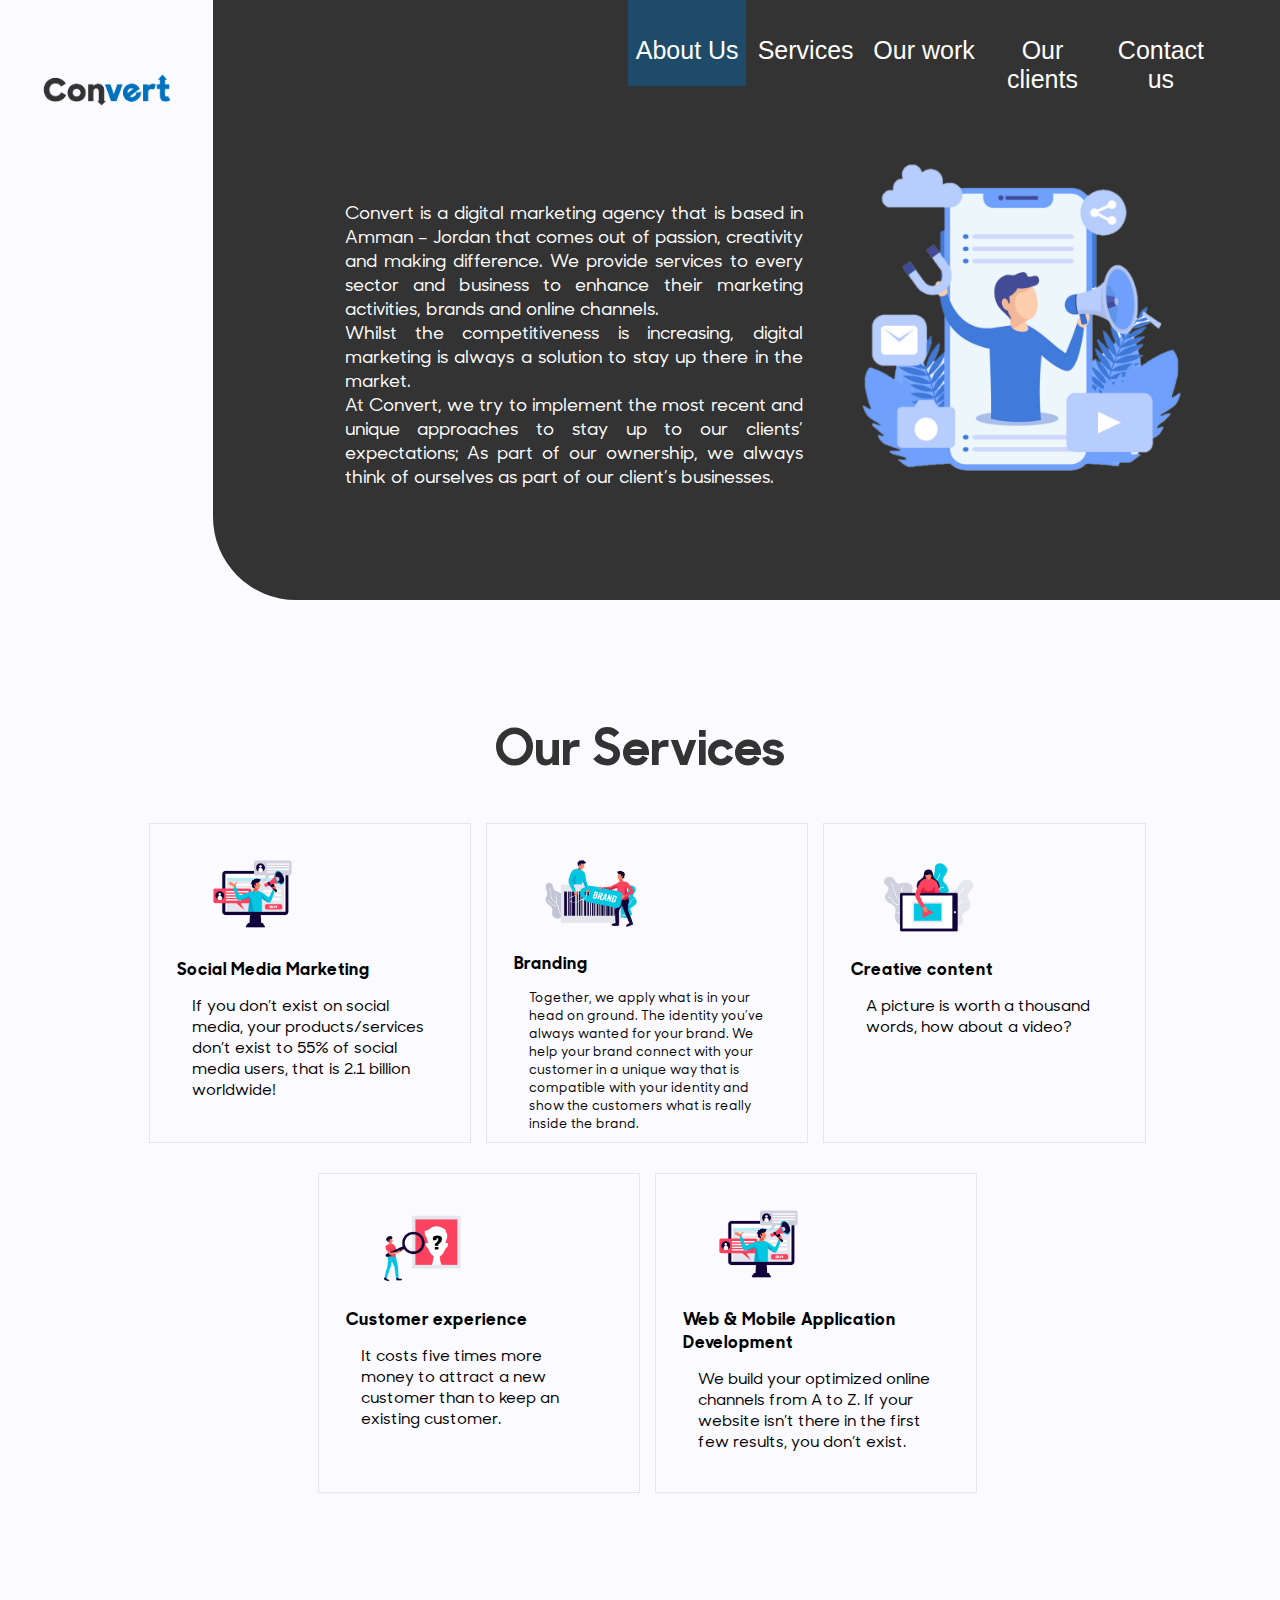
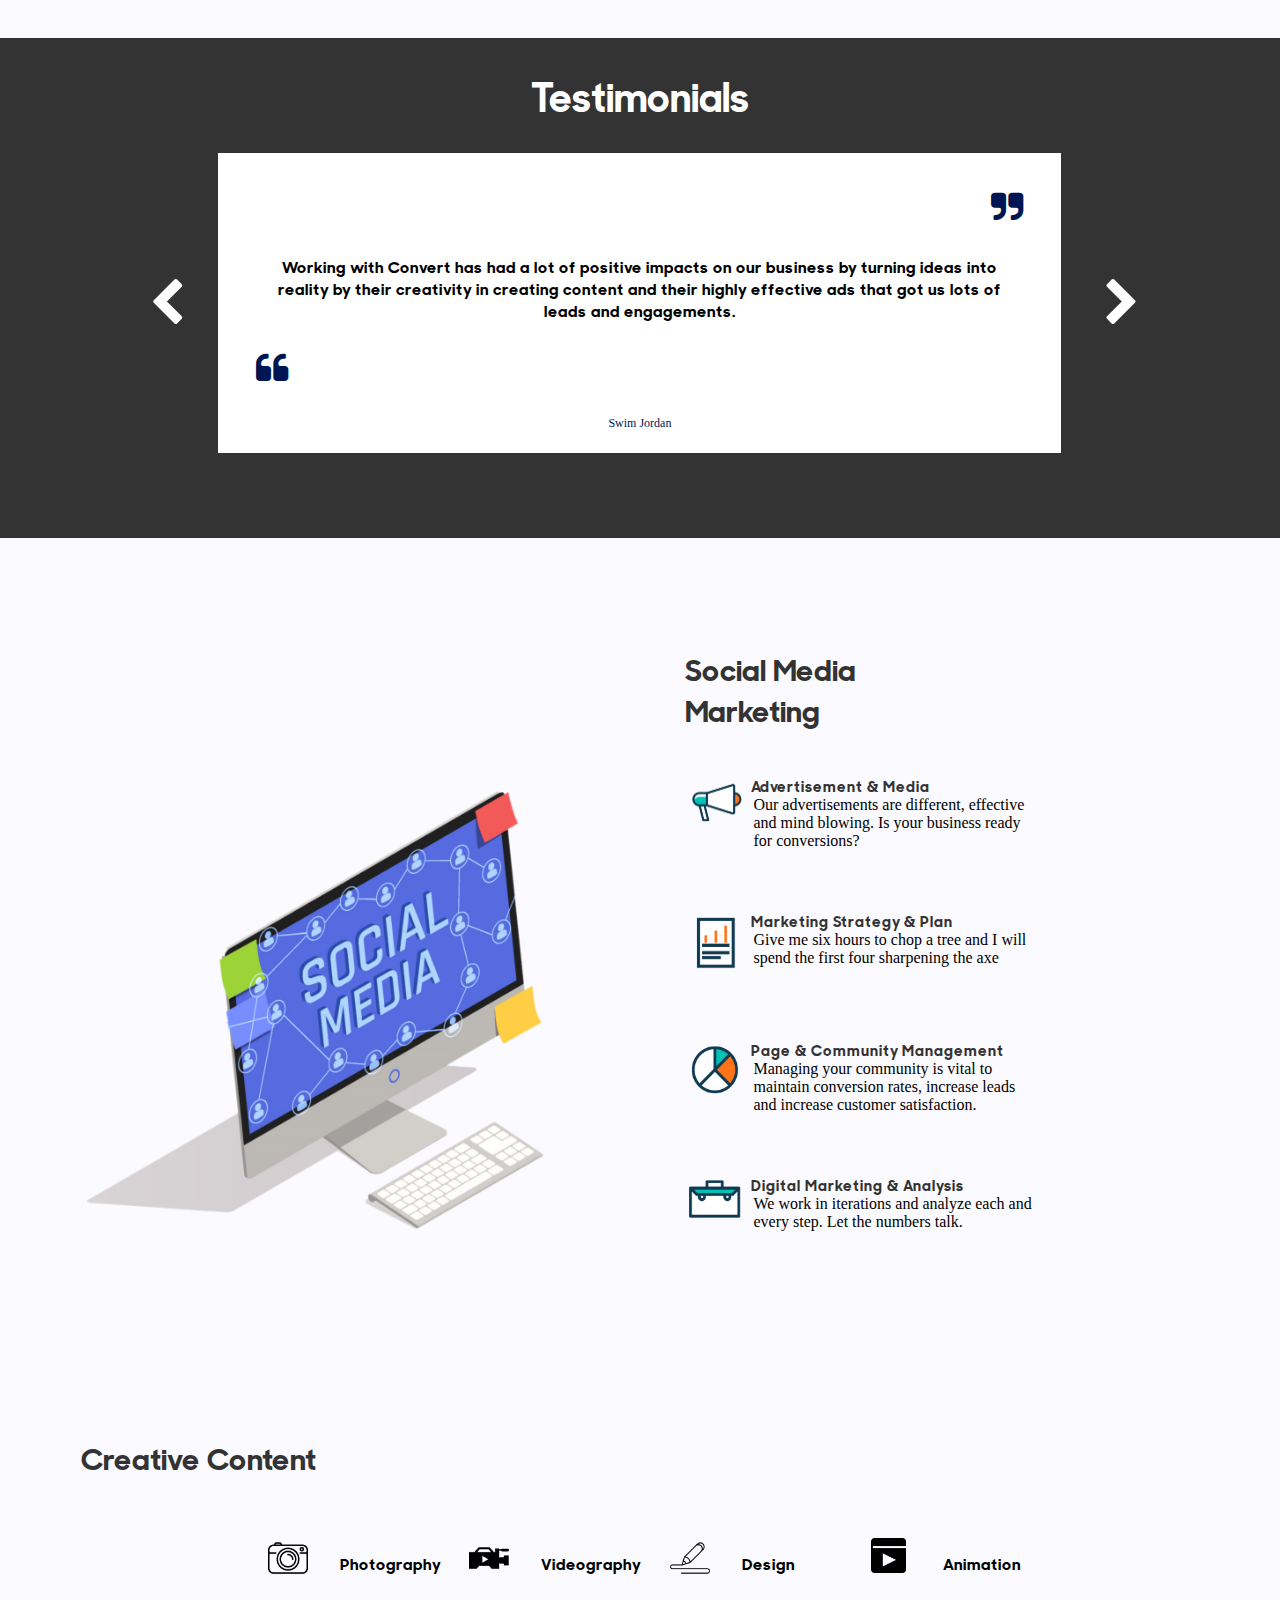
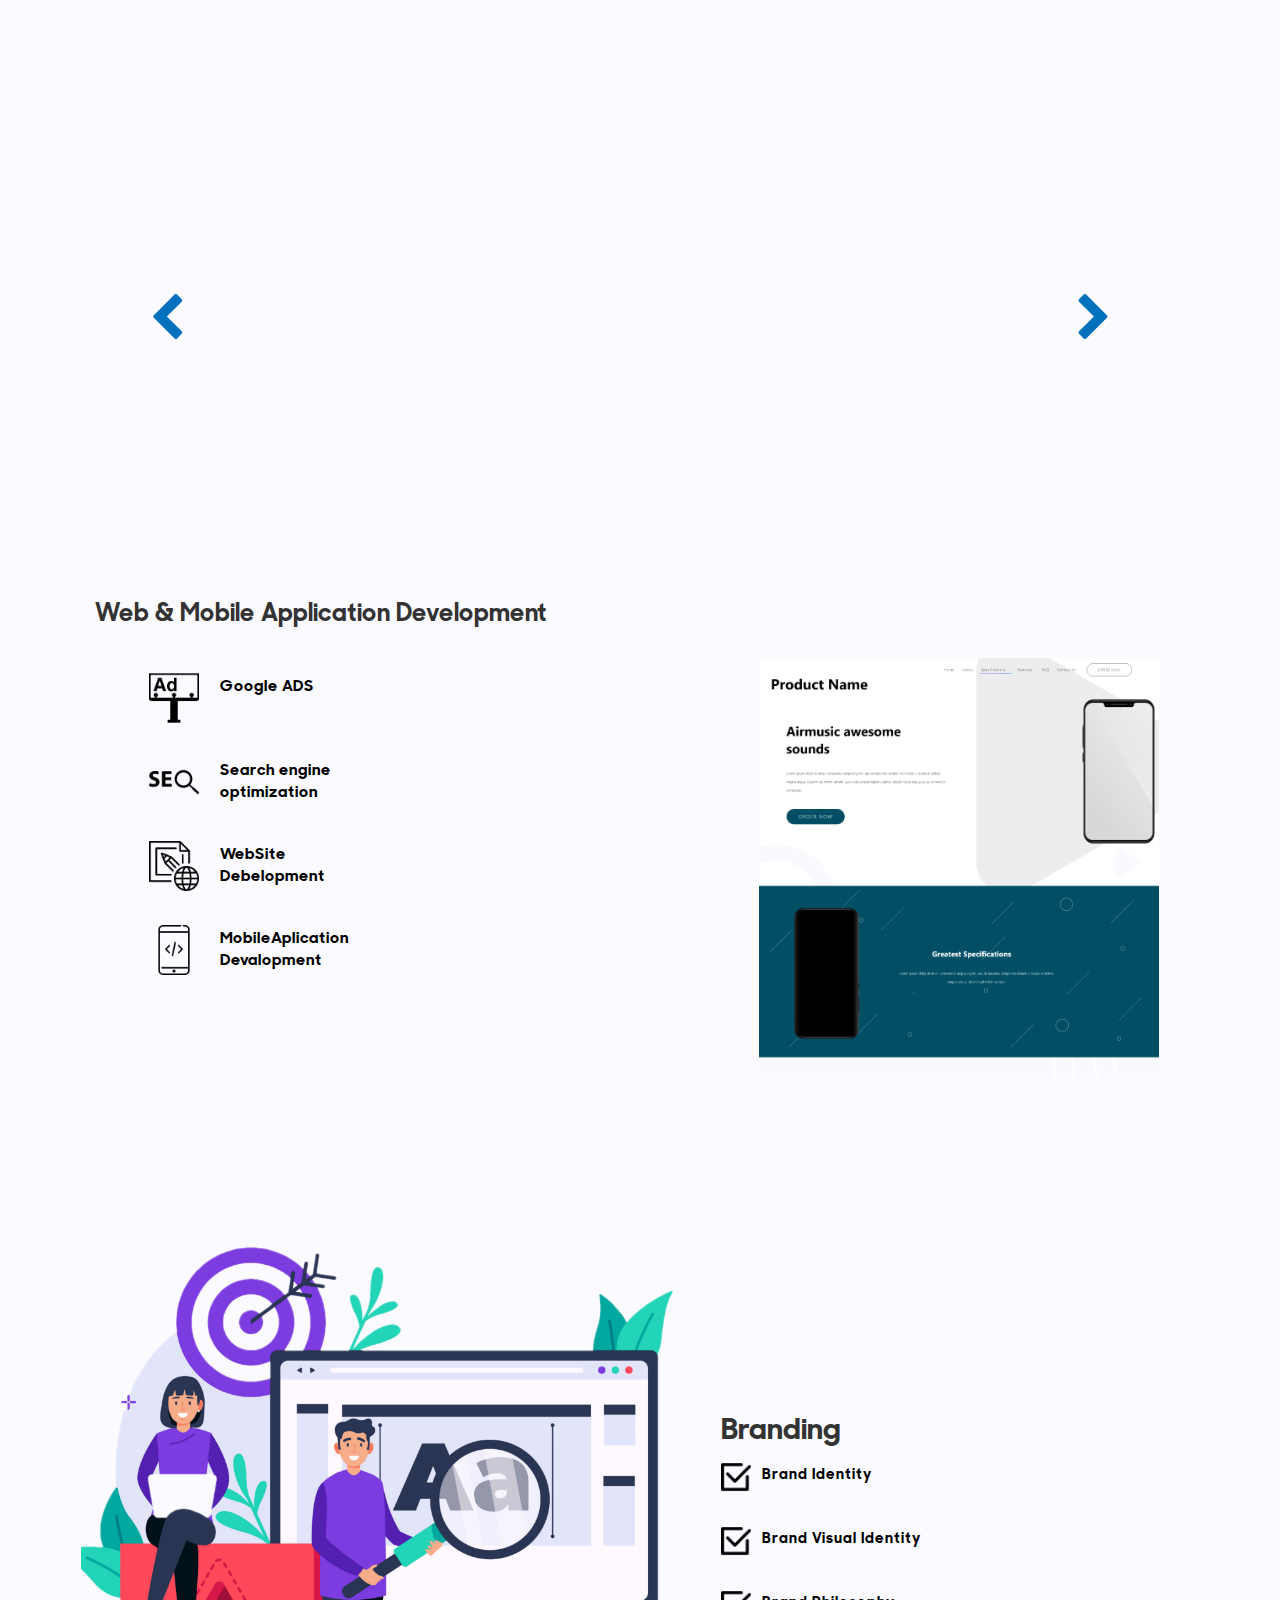
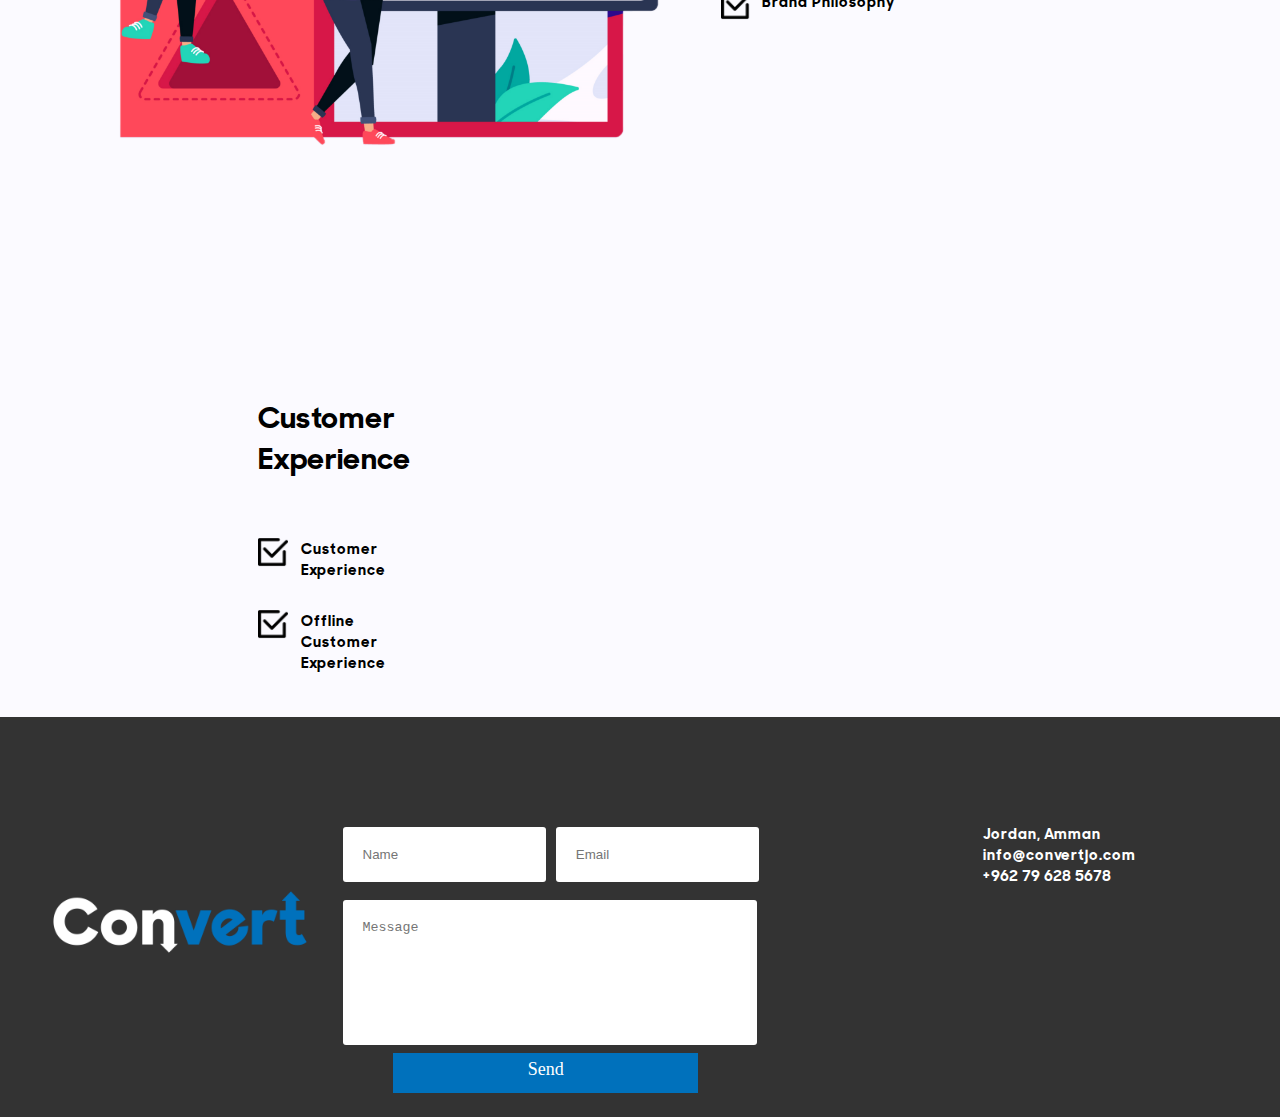
==== index.html @ 88ac232d "Update index.html" ====
<!DOCTYPE html>
<html lang="en">

<head>
    <meta charset="UTF-8">
    <meta name="viewport" content="width=device-width, initial-scale=1.0">
    <link rel="stylesheet" href="Include/Style/grid.css">
    <link rel="stylesheet" href="Include/Style/Design.css">
    <link rel="stylesheet" href="Include/lib/font-awesome-4.7.0/css/font-awesome.min.css">
    <!-- Fonts -->
    <link href="https://allfont.net/allfont.css?fonts=agency-fb" rel="stylesheet" type="text/css" />
    <link href="https://fonts.googleapis.com/css2?family=Rubik:wght@500&display=swap" rel="stylesheet">
    <link href="https://fonts.googleapis.com/css2?family=Rubik:wght@500;700&display=swap" rel="stylesheet">


    <!-- Fonts -->
    <title>Convert</title>

<body style="max-width:100%;">
    <!-- All Body -->
    <div class=" col-lg-12 col-sm-12 zero-padding ">
        <!-- Header -->
        <div class="col-lg-12 col-sm-12 zero-padding ">
            <!-- Logo Place -->
            <div class="col-lg-2 logoImage hidden-md hidden-sm visible-lg">
                <img src="image\conv-b.png " width="150px " alt=" ">
            </div>
            <!-- Logo Place -->
            <!-- other Part  -->
            <div class="col-lg-10  col-md-12 col-sm-12 roundBoarderHeader zero-padding ">
                <!-- Header ListPart -->
                <div class="col-lg-8 col-lg-off-4 col-md-10 col-sm-10 col-sm-off-1 col-md-off-1 zero-padding ">
                    <div class="col-lg-1 "></div>
                    <div class="col-lg-2 col-md-2 col-sm-2 headerList active ">About Us</div>
                    <a href="#Services">
                        <div class="col-lg-2 col-md-2 col-sm-2 headerList ">Services</div>
                    </a>
                    <a href="#Ourwork">
                        <div class="col-lg-2 col-md-2 col-sm-2 headerList ">Our work </div>
                    </a>
                    <a href="#Ourclients">
                        <div class="col-lg-2 col-md-2 col-sm-2 headerList ">Our clients</div>
                    </a>
                    <a href="#ContactUS">
                        <div class="col-lg-2 col-md-2 col-sm-2 headerList ">Contact us</div>
                    </a>
                </div>
                <!-- Header ListPart -->
                <!--Header Image AND Text Part  -->
                <div class="col-lg-12 col-md-12 col-sm-12">
                    <!-- Hearer TextPlace -->
                    <div class="col-lg-6 col-lg-off-1 col-md-6 col-sm-12">
                        <!-- Header Text Place / Big Titel -->
                        <!-- <div class="col-lg-12 HeaderBigTitel ">
                            Invest in the
                            </br>Future of
                            </br> Humanity
                        </div> -->
                        <!-- Header Text Place / Big Titel -->
                        <!-- Header Text Place / Small Disc -->
                        <div class="col-lg-12 HeaderSmallText">
                            Convert is a digital marketing agency that is based in Amman – Jordan that comes out of
                            passion, creativity and making difference. We provide services to every sector and business
                            to enhance their marketing activities, brands and online channels.<br>
                            Whilst the competitiveness is increasing, digital marketing is always a solution to stay up
                            there in the market.</br>
                            At Convert, we try to implement the most recent and unique approaches to stay up to our
                            clients’ expectations; As part of our ownership, we always think of ourselves as part of our
                            client’s businesses.
                        </div>
                        <!-- Header Text Place / Small Disc -->
                        <!-- div Button -->

                        <!-- div Button -->
                    </div>
                    <!-- Header TextPlace -->
                    <!-- Header Image Place -->
                    <div class="col-lg-5 col-md-5 hidden-sm">
                        <img src="image/About.png" width="350px" alt="">
                    </div>
                    <!-- Header Image Place -->
                </div>
                <!--Header Image AND Text Part  -->
            </div>
        </div>
        <!-- Header -->



        <!-- OUR Service -->
        <div class="col-lg-12 OurService" id="Services">
            <!-- Our Services Title -->
            <div class="col-lg-12 col-sm-12 col-md-12 OurServicesTitel">
                Our Services
            </div>
            <!-- Our Services Title -->
            <!-- Services Box DIV -->
            <!-- Line One -->
            <div class="col-lg-10 col-lg-off-1 col-md-12 col-sm-12">
                <div class="col-lg-4 col-md-4" style="padding-right: 0;">
                    <!-- DIV BOX -->
                    <div class="col-lg-12 ServicesBox">
                        <!-- image Place -->
                        <div class="col-lg-12 col-md-11 col-md-off-1 col-sm-off-3 col-sm-9">
                            <img src="image/SocailMediaIcon2.png" width="100px" alt="">
                        </div>
                        <!-- image Place -->
                        <!-- Titel place -->
                        <div class="col-lg-11 col-md-11 col-sm-12 col-lg-off-05 zero-padding ServicesBoxTitel">
                            Social Media Marketing
                        </div>
                        <!-- Titel place -->
                        <!-- Paragraph Place -->
                        <div class="col-lg-11  col-sm-12 col-lg-off-05 ServicesBoxParagraph">
                            If you don’t exist on social media, your products/services don’t exist to 55% of social
                            media users, that is 2.1 billion worldwide!
                        </div>
                        <!-- Paragraph Place -->
                    </div>
                    <!-- DIV BOX -->
                </div>
                <div class="col-lg-4 col-md-4" style="padding-right: 0;">
                    <!-- DIV BOX -->
                    <div class="col-lg-12 ServicesBox">
                        <!-- image Place -->
                        <div class="col-lg-12  col-md-11 col-md-off-1 col-sm-off-3 col-sm-9">
                            <img src="image/BrandIngIcon.png" width="100px" alt="">
                        </div>
                        <!-- image Place -->
                        <!-- Titel place -->
                        <div class="col-lg-11  col-md-11 col-sm-12 col-lg-off-05 zero-padding ServicesBoxTitel">
                            Branding
                        </div>
                        <!-- Titel place -->
                        <!-- Paragraph Place -->
                        <div class="col-lg-11  col-lg-off-05 ServicesBoxParagraph ServicesBoxParagraphlong">
                            Together, we apply what is in your head on ground. The identity you’ve always
                            wanted for your brand. We help your brand connect with your customer in a
                            unique way that is compatible with your identity and show the customers what is really
                            inside the brand.
                        </div>
                        <!-- Paragraph Place -->
                    </div>
                    <!-- DIV BOX -->
                </div>
                <div class="col-lg-4 col-md-4" style="padding-right: 0;">
                    <!-- DIV BOX -->
                    <div class="col-lg-12 ServicesBox">
                        <!-- image Place -->
                        <div class="col-lg-12  col-md-11 col-md-off-1 col-sm-off-3 col-sm-9">
                            <img src="image/Createave Contact.png" width="100px" alt="">
                        </div>
                        <!-- image Place -->
                        <!-- Titel place -->
                        <div class="col-lg-11 col-md-11 col-sm-12 col-lg-off-05 zero-padding  ServicesBoxTitel">
                            Creative content
                        </div>
                        <!-- Titel place -->
                        <!-- Paragraph Place -->
                        <div class="col-lg-11  col-lg-off-05 ServicesBoxParagraph">
                            A picture is worth a thousand words, how about a video?
                        </div>
                        <!-- Paragraph Place -->
                    </div>
                    <!-- DIV BOX -->
                </div>
                <!-- Line One -->
                <!-- Line TWO -->
                <div class="col-lg-4 col-md-4 col-lg-off-2 col-md-off-2" style="padding-right: 0;">
                    <!-- DIV BOX -->
                    <div class="col-lg-12 ServicesBox">
                        <!-- image Place -->
                        <div class="col-lg-12  col-md-11 col-md-off-1 col-sm-off-3 col-sm-9 ">
                            <img src="image/Customer_experience.png" width="100px" alt="">
                        </div>
                        <!-- image Place -->
                        <!-- Titel place -->
                        <div class="col-lg-11 col-lg-off-05 zero-padding ServicesBoxTitel">
                            Customer experience
                        </div>
                        <!-- Titel place -->
                        <!-- Paragraph Place -->
                        <div class="col-lg-11 col-lg-off-05 ServicesBoxParagraph">
                            It costs five times more money to attract a new customer than to keep an existing customer.
                        </div>
                        <!-- Paragraph Place -->
                    </div>
                    <!-- DIV BOX -->
                </div>
                <div class="col-lg-4 col-md-4" style="padding-right: 0;">
                    <!-- DIV BOX -->
                    <div class="col-lg-12 ServicesBox">
                        <!-- image Place -->
                        <div class="col-lg-12  col-md-11 col-md-off-1 col-sm-off-3 col-sm-9">
                            <img src="image/SocailMediaIcon2.png" width="100px" alt="">
                        </div>
                        <!-- image Place -->
                        <!-- Titel place -->
                        <div class="col-lg-11  col-lg-off-05 zero-padding ServicesBoxTitel">
                            Web & Mobile Application Development
                        </div>
                        <!-- Titel place -->
                        <!-- Paragraph Place -->
                        <div class="col-lg-11  col-lg-off-05 ServicesBoxParagraph">
                            We build your optimized online channels from A to Z. If your website isn’t there in the
                            first few results, you don’t exist.
                        </div>
                        <!-- Paragraph Place -->
                    </div>
                    <!-- DIV BOX -->
                </div>
                <!-- Line TWO -->
                <!-- Services Box DIV -->
            </div>
            <!-- OUR Service -->
        </div>

        <!-- Testimonials -->
        <div class="col-lg-12 col-md-12 col-sm-12 Testimonials">
            <!-- Testimonials Header -->
            <div class="col-lg-12 col-md-12 col-sm-12 TestimonialsHeader">
                Testimonials
            </div>
            <!-- Testimonials Header -->

            <!-- Testimonials Slider -->
            <div class="col-lg-10 col-md-12  col-sm-12 div col-lg-off-1">
                <!-- Slider Arrow Left -->
                <div class="col-lg-1 col-md-1  TestimonialsArrow tst" style="cursor:pointer"
                    onclick="TestomonialPrev()">
                    <i class="fa fa-chevron-left fa-2x hidden-sm TestimonialsArrowIcon " style="font-size: 50px;"
                        aria-hidden="true"></i>
                </div>
                <!-- Slider Arrow Left -->
                <!-- SliderTextBox -->
                <div class="col-lg-10 col-md-10 col-sm-12 TestimonialsBox">
                    <!-- rightQoutaion -->
                    <div class="col-lg-12 col-md-12 col-sm-12 hidden-sm Testimonialsquoterigh ">
                        <i class="fa fa-quote-right" style="font-size: 35px;" aria-hidden="true"></i>
                    </div>
                    <!-- rightQoutaion -->
                    <!-- MainText -->
                    <div class="col-lg-12 col-md-12 col-sm-12 TestimoniaMainText" id="TestimoniaMainText">
                        Working with Convert has had a lot of positive impacts on our business
                        by turning ideas into reality by their creativity in creating content
                        and their highly effective ads that got us lots of leads and engagements.
                    </div>
                    <!-- MainText -->
                    <!-- leftQoutaion -->
                    <div class="col-lg-12 col-md-12 col-sm-12 hidden-sm Testimonialsquoteleft hidden-sm">
                        <i class="fa fa-quote-left" style="font-size: 35px;" aria-hidden="true"></i>
                    </div>
                    <!-- leftQoutaion -->
                    <!-- TestimonialsText -->
                    <div class="col-lg-12 col-md-12 col-sm-12  TestimonialsText" id="TestimonialsText"> Swim Jordan
                       </div>
                    <!-- TestimonialsText -->
                </div>
                <!-- SliderTextBox -->
                <!-- Slider Arrow Right -->
                <div class="col-lg-1 col-md-1 col-md-1 TestimonialsArrowRight hidden-sm tst" style="cursor:pointer"
                    onclick="TestomonialNext()">
                    <i class="fa fa-chevron-right fa-2x TestimonialsArrowIcon " style="font-size: 50px;"
                        aria-hidden="true"></i>
                </div>
                <!-- Slider Arrow Right -->
            </div>
            <!-- Testimonials Slider -->
        </div>
        <!-- Testimonials -->


        <!-- SocialMedia Part -->
        <div class="col-lg-12 col-md-12 col-sm-12 SocialMediaSection" id="Ourwork">
            <!-- SocialMedia Image -->
            <div class="col-lg-6 hidden-md hidden-sm visible-lg SocialMediaImage">
                <img src="image/SocialMedia.png" width="590px" alt=" ">
            </div>
            <!-- SocialMedia Image -->
            <!-- SocialMedia Image -->
            <div class="col-md-6 hidden-sm hidden-lg  SocialMediaImage">
                <img src="image/SocialMedia.png" width="350px" alt=" ">
            </div>
            <!-- SocialMedia Image -->



            <!-- SocialMedia TextSection -->
            <div class="col-lg-6 col-md-6 col-sm-12">
                <!-- SocialMedia Titel -->
                <div class="col-lg-12 col-md-12 col-sm-12 ">
                    <div class="col-lg-6 col-sm-12 SocialMediaMainTitel">Social Media Marketing</div>
                </div>
                <!-- SocialMedia Titel -->



                <!-- Socail Media Catugary -->
                <div class="col-lg-12 col-md-12 col-sm-12">
                    <!-- The Image -->
                    <div class="col-lg-1 hidden-md hidden-sm visible-lg">
                        <img src="image/icon_1.png" width='60px' alt="">
                    </div>
                    <!-- The Image -->
                    <!-- The Image -->
                    <div class="col-md-2 hidden-lg">
                        <img src="image/icon_1.png" width='40px' alt="">
                    </div>
                    <!-- The Image -->
                    <!-- TextPart -->
                    <div class="col-lg-10 col-md-9 col-sm-9 socialMediaSupcatugaryTextPart">
                        <!-- Titel -->
                        <div class="col-lg-12 col-md-12 col-sm-12 socialMediaSupcatugaryTitel zero-padding">
                            Advertisement & Media
                        </div>
                        <!-- Titel -->
                        <div class="col-lg-8 col-md-8 col-sm-12 socialMediaSupcatugaryText zero-padding">
                            Our advertisements are different, effective and mind blowing. Is your business ready for
                            conversions?
                        </div>
                    </div>
                    <!-- TextPart -->
                </div>
                <div class="col-lg-12 col-md-12 col-sm-12 ">
                    <!-- The Image -->
                    <div class="col-lg-1  hidden-md hidden-sm visible-lg">
                        <img src="image/icon_2.png" width='60px' alt="">
                    </div>
                    <div class="col-md-2 hidden-lg">
                        <img src="image/icon_2.png" width='40px' alt="">
                    </div>
                    <!-- The Image -->
                    <!-- TextPart -->
                    <div class="col-lg-10  col-md-9  col-sm-9 socialMediaSupcatugaryTextPart">
                        <!-- Titel -->
                        <div class="col-lg-12 col-md-12 socialMediaSupcatugaryTitel zero-padding">
                            Marketing Strategy & Plan
                        </div>
                        <!-- Titel -->
                        <div class="col-lg-8 col-md-8 socialMediaSupcatugaryText zero-padding">
                            Give me six hours to chop a tree and I will spend the first four sharpening the axe </div>
                    </div>
                    <!-- TextPart -->
                </div>

                <div class="col-lg-12 col-md-12 col-sm-12">
                    <!-- The Image -->
                    <div class="col-lg-1  hidden-md hidden-sm visible-lg">
                        <img src="image/icon_3.png" width='60px' alt="">
                    </div>
                    <div class="col-md-2 hidden-lg">
                        <img src="image/icon_3.png" width='40px' alt="">
                    </div>
                    <!-- The Image -->
                    <!-- TextPart -->
                    <div class="col-lg-10 col-md-9  col-sm-9 socialMediaSupcatugaryTextPart">
                        <!-- Titel -->
                        <div class="col-lg-12  col-md-12 col-sm-12 socialMediaSupcatugaryTitel zero-padding">
                            Page & Community Management
                        </div>
                        <!-- Titel -->
                        <div class="col-lg-8 col-md-8 socialMediaSupcatugaryText zero-padding">
                            Managing your community is vital to maintain conversion rates, increase leads and increase
                            customer satisfaction.
                        </div>
                    </div>
                    <!-- TextPart -->

                </div>
                <div class="col-lg-12 col-md-12 col-sm-12">
                    <!-- The Image -->
                    <div class="col-lg-1 hidden-md hidden-sm visible-lg">
                        <img src="image/icon_4.png" width='60px' alt="">
                    </div>
                    <div class="col-md-2  hidden-lg">
                        <img src="image/icon_4.png" width='40px' alt="">
                    </div>
                    <!-- The Image -->
                    <!-- TextPart -->
                    <div class="col-lg-10 col-md-9 col-sm-9 socialMediaSupcatugaryTextPart">
                        <!-- Titel -->
                        <div class="col-lg-12 col-md-12 col-sm-12 socialMediaSupcatugaryTitel zero-padding">
                            Digital Marketing & Analysis
                        </div>
                        <!-- Titel -->
                        <div class="col-lg-8 col-md-8  socialMediaSupcatugaryText zero-padding">
                            We work in iterations and analyze each and every step. Let the numbers talk.
                        </div>
                    </div>
                    <!-- TextPart -->
                </div>
                <!-- Socail Media Catugary -->

            </div>
            <!-- SocialMedia TextSection -->
        </div>
        <!-- SocialMedia Part -->
        <!-- Creative Content -->
        <div class="col-lg-12 col-md-12 col-sm-12" style="margin-top: 100px;">

            <!-- Creative Content Titel -->
            <div class="col-lg-10 col-lg-off-05 col-md-10 col-sm-10  col-md-off-05 creativecontentTitel">
                Creative Content
            </div>
            <!-- Creative Content Titel -->
            <!-- Creative Content LOGO -->
            <div class="col-lg-8 col-lg-off-2 col-md-12 col-sm-12">
                <div class="col-lg-3 col-md-3 col-sm-12">
                    <!-- img -->
                    <div class="col-lg-4 col-md-4 col-sm-3">
                        <img src="image/photo-camera.png" width="40px" alt="">
                    </div>
                    <!-- img -->
                    <!-- Name -->
                    <div class="col-lg-6 col-md-6 col-sm-9 Creative_Content_Text_DIV ">
                        <div class="col-lg-12 col-md-12 col-sm-12 Creative_Content_Text">
                            Photography
                        </div>
                    </div>
                    <!-- Name -->
                </div>

                <div class="col-lg-3 col-md-3 col-sm-12">
                    <!-- img -->
                    <div class="col-lg-4 col-md-4 col-sm-3">
                        <img src="image/video-recorder.png" width="40px" alt="">
                    </div>
                    <!-- img -->
                    <!-- Name -->
                    <div class="col-lg-6 col-md-6 col-sm-9 Creative_Content_Text_DIV ">
                        <div class="col-lg-12 col-md-12 col-sm-12 Creative_Content_Text">
                            Videography
                        </div>
                    </div>
                    <!-- Name -->
                </div>
                <div class="col-lg-3 col-md-3 col-sm-12">
                    <!-- img -->
                    <div class="col-lg-4 col-md-4 col-sm-3">
                        <img src="image/designer.png" width="40px" alt="">
                    </div>
                    <!-- img -->
                    <!-- Name -->
                    <div class="col-lg-6 col-md-6 col-sm-9 Creative_Content_Text_DIV ">
                        <div class="col-lg-12 col-md-12 col-sm-12 Creative_Content_Text">
                            Design
                        </div>
                    </div>
                    <!-- Name -->
                </div>

                <div class="col-lg-3 col-md-3 col-sm-12">
                    <!-- img -->
                    <div class="col-lg-4 col-md-4 col-sm-3">
                        <img src="image/animation.png" width="35px" alt="">
                    </div>
                    <!-- img -->
                    <!-- Name -->
                    <div class="col-lg-6 col-md-6 col-sm-9 Creative_Content_Text_DIV ">
                        <div class="col-lg-12 col-md-12 col-sm-12 Creative_Content_Text">
                            Animation
                        </div>
                    </div>
                    <!-- Name -->
                </div>

            </div>
            <!-- Creative Content LOGO -->
            <!-- Creative Content Slider MD LD-->
            <div class="col-lg-10 col-lg-off-1 col-md-12  hidden-sm" style="margin-top: 120px;">
                <div class="col-lg-1 TestimonialsArrow tst" style="height: 300px;cursor:pointer" onclick="VedioPrev()">
                    <i class="fa fa-chevron-left fa-2x TestimonialsArrowIcon" style="font-size: 50px;color:#0071BC;"
                        aria-hidden="true"></i>
                </div>
                <div class="col-lg-10 col-md-10 col-sm-12 hidden-md visible-lg"
                    style="text-align:center; height: 350px;">
                    <iframe src="https://www.youtube.com/embed/Z8zAQhMgWZY" id="vedioslider" width="800" height="300"
                        frameborder="0" allow="autoplay; fullscreen" allowfullscreen></iframe>
                </div>
                <div class="col-lg-10 col-md-10 col-sm-12 hidden-sm hidden-lg"
                    style="text-align:center; height: 500px;">
                    <iframe src="https://www.youtube.com/embed/Z8zAQhMgWZY" id="vedioslider" width="500" height="300"
                        frameborder="0" allow="autoplay; fullscreen" allowfullscreen></iframe>
                </div>


                <div class="col-lg-1 col-md-1 col-sm-1 TestimonialsArrow tst" style="height: 300px;cursor:pointer"
                    onclick="VedioNext()">
                    <i class="fa fa-chevron-right fa-2x TestimonialsArrowIcon" style="font-size: 50px;color:#0071BC;"
                        aria-hidden="true"></i>
                </div>

            </div>
            <!-- Creative Content Slider -->
            <!-- Creative Content Slider SM-->
            <div class="hidden-md hidden-lg col-sm-12" style="margin-top: 20px;">
                <div class="col-sm-12 hidden-md hidden-lg zero-padding" style="text-align:center; height: 100px;">
                    <iframe src="https://www.youtube.com/embed/Z8zAQhMgWZY" width="300" height="267" frameborder="0"
                        allow="autoplay; fullscreen" allowfullscreen></iframe>
                </div>
            </div>
            <!-- Creative Content Slider SM -->
            <!-- Creative Content -->
        </div>


        <!-- GOOGLE ADS -->
        <div class="col-lg-12 googleAds col-md-12 col-sm-12">
            <!-- Google Feature  -->
            <!-- Titel place -->
            <div class="col-lg-12 col-md-12 col-sm-12 ">
                <div class="col-lg-6 col-lg-off-05
                 col-sm-12 SocialMediaMainTitelm">Web & Mobile Application Development</div>
            </div>
            <!-- Titel place -->
            <div class="col-lg-3 col-lg-off-1 col-md-3 col-md-off-1 col-sm-12 col-md-off-1 ">

                <!-- Single Feature -->
                <div class="col-lg-12 col-md-12 col-sm-12 zero-padding">
                    <!-- image -->
                    <div class="col-lg-3 hidden-md hidden-sm visible-lg"><img src="image/GoogleAds.png" width="50px"
                            alt=""></div>
                    <div class="col-lg-3 col-md-3 col-sm-3 hidden-lg"><img src="image/GoogleAds.png" width="30px"
                            alt=""></div>
                    <!-- image -->
                    <!-- Text -->
                    <div class="col-lg-8 col-md-8 col-sm-8 FeatureText">
                        Google ADS
                    </div>
                    <!-- Text -->
                </div>
                <!-- Single Feature -->
                <!-- Single Feature -->
                <div class="col-lg-12 zero-padding col-md-8 col-sm-12">
                    <!-- image -->
                    <div class="col-lg-3 hidden-md hidden-sm visible-lg"><img src="image/seo-search-symbol.png"
                            width="50px" alt=""></div>
                    <div class="col-lg-3 col-md-3 col-sm-3 hidden-lg"><img src="image/seo-search-symbol.png"
                            width="30px" alt="">
                    </div>
                    <!-- image -->
                    <!-- Text -->
                    <div class="col-lg-8 col-md-8 col-sm-8 FeatureText">
                        Search engine optimization
                    </div>
                    <!-- Text -->
                </div>
                <!-- Single Feature -->
                <div class="col-lg-12 col-md-12 col-sm-12 zero-padding">
                    <!-- image -->
                    <div class="col-lg-3 hidden-md hidden-sm visible-lg"><img src="image/web-graphic.png" width="50px"
                            alt="">
                    </div>
                    <div class="col-md-3 col-sm-3 hidden-lg "><img src="image/web-graphic.png" width="30px" alt="">
                    </div>
                    <!-- image -->
                    <!-- Text -->
                    <div class="col-lg-8 col-md-8 col-sm-8 FeatureText">
                        WebSite Debelopment
                    </div>
                    <!-- Text -->
                </div>
                <!-- Single Feature -->
                <div class="col-lg-12 col-md-12 col-sm-12 zero-padding">
                    <!-- image -->
                    <div class="col-lg-3 hidden-md hidden-sm visible-lg"><img src="image/coding.png" width="50px"
                            alt=""></div>
                    <div class="col-md-3 col-sm-3 hidden-lg"><img src="image/coding.png" width="30px" alt="">
                    </div>
                    <!-- image -->
                    <!-- Text -->
                    <div class="col-lg-8 col-md-8 col-sm-8 FeatureText">
                        MobileAplication Devalopment
                    </div>
                    <!-- Text -->
                </div>
                <!-- Single Feature -->

            </div>
            <!-- Google Feature  -->

            <!-- Slider -->
            <div class="col-lg-5 col-lg-off-3 col-md-off-1 col-md-5 hidden-sm ">
                <img src="image/Landing Page2.png" id="web" alt="" srcset="" width="400">
            </div>
            <!-- Slider  -->
        </div>
        <!-- GOOGLE ADS -->
        <!-- Branding -->
        <div class="col-lg-12 col-md-12 col-sm-12 brandingSection">
            <!-- Branfing picture -->
            <div class="col-lg-6 col-lg-off-05 hidden-md hidden-sm visible-lg">
                <img src="image/Branding.png" width="600px">
            </div>
            <div class="col-md-6 col-md-off-05  hidden-sm  hidden-lg">
                <img src="image/Branding.png" width="300px">
            </div>
            <!-- Branfing picture -->
            <!-- branding Section -->
            <div class="col-lg-4  col-md-4 col-sm-12 BrandingText">
                <!-- Titel -->
                <div class="col-lg-12 col-md-12  col-sm-12 BrandingTitel SocialMediaMainTitel">
                    Branding
                </div>
                <!-- Titel -->
                <!-- Section -->
                <div class="col-lg-12 col-md-12 col-sm-12 zero-padding">
                    <div class="col-lg-1 col-md-1 col-sm-1">
                        <img src="image/select.png" width="30" alt="">
                    </div>
                    <div class="col-lg-9 col-md-9 col-md-off-1 col-lg-off-025 col-sm-9 col-sm-off-1 BrandingTextSec">
                        Brand Identity
                    </div>
                </div>
                <!-- Section -->
                <!-- Section -->
                <div class="col-lg-12 col-md-12 col-sm-12 zero-padding">
                    <div class="col-lg-1 col-md-1 col-sm-1">
                        <img src="image/select.png" width="30" alt="">
                    </div>
                    <div class="col-lg-9 col-lg-off-025 col-md-9 col-md-off-1 col-sm-9 col-sm-off-1  BrandingTextSec">
                        Brand Visual Identity
                    </div>
                </div>
                <!-- Section -->
                <!-- Section -->
                <div class="col-lg-12  col-md-12 col-sm-12 zero-padding">
                    <div class="col-lg-1 col-md-1 col-sm-1">
                        <img src="image/select.png" width="30" alt="">
                    </div>
                    <div
                        class="col-lg-9 col-md-9 col-sm-9 col-sm-9 col-md-off-1 col-sm-off-1 col-lg-off-025 BrandingTextSec">
                        Brand Philosophy
                    </div>
                </div>
                <!-- Section -->

            </div>
            <!-- branding Section -->
        </div>
        <!-- Branding -->


        <!-- Customer Experienc -->
        <div class="col-lg-10 col-lg-off-2 col-md-10 col-md-off-1 col-sm-12 CustomerExperien" id="Ourclients">
            <!-- Text and Section -->
            <div class="col-lg-4 col-md-4">
                <!-- Titel -->
                <div class="col-lg-6 div.col-lg-off-6 col-md-6 col-sm-12 CustomerExperienceTitel">Customer
                    Experience
                </div>
                <!-- Titel -->
                <!-- Section -->
                <div class="col-lg-12 col-md-12 col-sm-12 zero-padding" style="margin-top: 30px;">
                    <div class="col-lg-1 col-md-1 col-sm-1">
                        <img src="image/select.png" width="30" alt="">
                    </div>
                    <div
                        class="col-lg-6 col-lg-off-05 col-md-6 col-md-off-1 col-sm-6 col-sm-off-1 CustomerExperienceSecion">
                        Customer Experience
                    </div>
                </div>
                <!-- Section -->
                <!-- Section -->
                <div class="col-lg-12 col-md-12 col-sm-12 zero-padding">
                    <div class="col-lg-1 col-md-1 col-sm-1">
                        <img src="image/select.png" width="30" alt="">
                    </div>
                    <div
                        class="col-lg-6 col-lg-off-05 col-md-6 col-md-off-1 col-sm-6  col-sm-off-1 CustomerExperienceSecion">
                        Offline Customer Experience
                    </div>
                </div>
                <!-- Section -->

            </div>
            <!-- Text and Section -->
            <!-- Image -->
            <div class="col-lg-7 col-sm-7 hidden-md hidden-sm visible-lg  zero-padding">
                <img src="image/ALL.png" width="600px" class="img51" alt="">
            </div>
            <div class="col-lg-7 col-sm-7  hidden-lg hidden-sm  zero-padding">
                <img src="image/ALL.png" width="400px" class="img51" alt="">
            </div>
            <div class="col-sm-11 col-sm-off-1  hidden-lg hidden-md  zero-padding">
                <img src="image/ALL.png" width="300px" class="img51" alt="">
            </div>
            <!-- Image -->
        </div>
        <!-- Customer Experienc -->

        </br>
        </br>
        </br>
        </br>

        </br>
        </br>
        </br>
        </br>
       
        <!-- Footer -->
        <div class="col-lg-12 col-md-12 col-sm-12 footer" id="ContactUS">
            <!-- Logo LG -->
            <div class="col-lg-3 footerImageContainer  hidden-md hidden-sm">
                <img src="image/conv-w.png" class='footerImage hidden-md  hidden-sm visible-lg' width="300" alt="">
            </div>
            <!-- Logo LG-->
            <!-- Form LG -->
            <div class="col-lg-6 hidden-md hidden-sm visible-lg" style="margin-top: 20px;padding-right: 0;">
                <form action="https://formspree.io/xeqkdkqr" method="POST" class="Form " style="margin-top:50px "
                    target="_blank">
                    <input type="text " name="name " id=" " class="col-lg-4 col-md-6 col-sm-6" placeholder="Name"
                        required>
                    <input type="email " name="_replyto " id=" " class="col-lg-4 col-md-6 col-sm-6" placeholder="Email "
                        style="margin-left:10px;" required>
                    <textarea name=" " id=" " rows="7 " class="col-lg-8 " style="Width:68%; " placeholder="Message"
                        required></textarea>
                    <div class="col-lg-6 col-lg-off-1 col-md-8  col-sm-off-2 col-sm-8 zero-padding" Style="color:white;font-size:18px;font-family:gabriola; height:40px ;
                        background-color: #0071BC;text-align: center;padding-top: 1%;"
                        onClick="javascrip:document.forms[0].submit(); ">Send</div>
                </form>
            </div>
            <!-- Form LG -->
            <!-- Contact LG-->
            <div class="col-lg-2 hidden-md hidden-sm visible-lg">
                <div class="col-lg-12 FotterPlace">
                    Jordan, Amman</br>
                    info@convertjo.com</br>
                    +962 79 628 5678</br>
                </div>
            </div>
            <!-- Contact LG-->
            <!--Form MD  -->
            <div class='col-md-7 col-sm-10 hidden-lg'>
                <form action="https://formspree.io/mvovgove"" method=" POST" class="Form" style="" target="_blank">
                    <input type="text " name="name " id=" " class="col-md-8 col-sm-12" placeholder="Name" required></br>
                    <input type="email " name="_replyto " id=" " class="col-md-8 col-sm-12" placeholder="Email "
                        required>
                    <textarea name=" " id=" " rows="7 " class="col-md-8 col-sm-12" placeholder="Massege "
                        required></textarea>
                    <div class="col-md-8  col-sm-off-2 col-sm-8 zero-padding" Style="color:white;font-size:18px;font-family:gabriola; height:40px ;
                        background-color: #0071BC;text-align: center;padding-top: 3%;"
                        onClick="javascrip:document.forms[0].submit(); ">Send</div>

                </form>
            </div>
            <!--Form MD  -->



            <!-- Contact MD -->
            <div class="col-md-3 col-sm-3 hidden-lg hidden-sm">
                <!-- Logo LG -->
                <div class="col-md-12 footerImageContainermd  hidden-lg ">
                    <img src="image/conv-w.png" class='footerImage hidden-sm visible-lg' width="200" alt="">
                </div>
                <!-- Logo LG-->
                <div class="col-md-12 FotterPlace">
                    Jordan, Amman</br>
                    info@convertjo.com</br>
                    +962 79 628 5678</br>
                </div>
            </div>
            <!-- Contact MD-->
            <!-- Form -->






        </div>
        <!-- Footer -->
    </div>
    <!-- AllBody -->
    <script src="Include/JS/testomonials.js "></script>
    <script src="Include/JS/client.js"></script>
    <script src="Include/JS/video.js"></script>
    <script src="Include/JS/web.js"></script>
</body>

</html>
---- Include/Style/grid.css ----
*{
    padding:0px;
    margin:0px;
    box-sizing:border-box;
    -moz-box-sizing: border-box;
    -webkit-box-sizing:border-box;
    
}
[class*="col-"] {
    float: left;
    padding: 15px;
}
body{
    width:100%;

}

/* small-screan  start*/
@media  (max-width: 767px)  {
    .right-list i {
        margin-bottom: 25px;
        margin-top: 35px;
        padding:5px;
    } 
    .right-list i:first-child{
        margin-bottom: 25px;
        margin-top: 50px;
        padding:5px;
    } 
.visible-lg{display:hidden}
    
    .right-post {height: 100px;}
.ic-c {margin-top: 20px;}
.all_span{font-size: 20px;}
.titel{ font-size: 20px;}
.li_li{font-size: 12px;}
.li_da{font-size: 12px;}
.body{font-size: 15px;}
.lib-cont{margin-top: 50px !important;}
.hidden-sm{display: none;}
.col-sm-1 {width: 8.33%;}
.col-sm-2 {width: 16.66%;}
.col-sm-3 {width: 25%;}
.col-sm-4 {width: 33.33%;}
.col-sm-5 {width: 41.66%;}
.col-sm-6 {width: 50%;}
.col-sm-7 {width: 58.33%;}
.col-sm-8 {width: 66.66%;}
.col-sm-9 {width: 75%;}
.col-sm-10 {width: 83.33%;}
.col-sm-11 {width: 91.66%;}
.col-sm-12 {width: 100%;}
/***************/
.col-sm-off-05 {margin-left: 4.1%;}
.col-sm-off-1 {margin-left: 8.33%;}
.col-sm-off-2 {margin-left: 16.66%;}
.col-sm-off-3 {margin-left: 25%;}
.col-sm-off-4 {margin-left: 33.33%;}
.col-sm-off-5 {margin-left: 41.66%;}
.col-sm-off-6 {margin-left: 50%;}
.col-sm-off-7 {margin-left: 58.33%;}
.col-sm-off-8 {margin-left: 66.66%;}
.col-sm-off-9 {margin-left: 75%;}
.col-sm-off-10 {margin-left: 83.33%;}
.col-sm-off-11 {margin-left: 91.66%;}
.col-sm-off-12 {margin-left: 100%;}
.row{width:100%;}
.container{
    width:70%;
    margin:auto;
}
}

/* small screen end */
/*******************/
/* mediam-screen start */
@media screen and (min-width: 768px) {
    .right-list i {
        margin-bottom: 40px;
        margin-top: 45px;
    } 
.all_span{font-size: 30px;}
.titel{ font-size: 30px;}
.lib-cont{margin-top: 50px !important}    
.right-post {height: 200px;}
.ic-c {margin-top: 60px;}
.hidden-md{display: none;}
.col-md-1 {width: 8.33%;}
.col-md-2 {width: 16.66%;}
.col-md-3 {width: 25%;}
.col-md-4 {width: 33.33%;}
.col-md-5 {width: 41.66%;}
.col-md-6 {width: 50%;}
.col-md-7 {width: 58.33%;}
.col-md-8 {width: 66.66%;}
.col-md-9 {width: 75%;}
.col-md-10 {width: 83.33%;}
.col-md-11 {width: 91.66%;}
.col-md-12 {width: 100%;}
/*****************************/
.col-md-off-1 {margin-left: 8.33%;}
.col-md-off-2 {margin-left: 16.66%;}
.col-md-off-3 {margin-left: 25%;}
.col-md-off-4 {margin-left: 33.33%;}
.col-md-off-5 {margin-left: 41.66%;}
.col-md-off-6 {margin-left: 50%;}
.col-md-off-7 {margin-left: 58.33%;}
.col-md-off-8 {margin-left: 66.66%;}
.col-md-off-9 {margin-left: 75%;}
.col-md-off-10 {margin-left: 83.33%;}
.col-md-off-11 {margin-left: 91.66%;}
.col-md-off-12 {margin-left: 100%;}
.visible-lg{display:hidden}

.row{width:100%;}
.container{
    width:70%;
    margin:auto;
}
}

/* mediam-screeen end */
@media screen and (min-width: 992px)  {
    .titel{ font-size: 30px;}

.right-list i {
        margin-bottom: 40px;
        margin-top: 45px;} 
.right-post {height: 200px;}
.ic-c {margin-top: 60px;}
.all_span{font-size: 30px;}
.visible-lg{display:block}
.hidden-lg{display: none;}
.lib-cont{margin-top: 50px !important}    
.col-lg-1 {width: 8.33%;}
.col-lg-2 {width: 16.66%;}
.col-lg-2-5{width: 20%;}
.col-lg-3 {width: 25%;}
.col-lg-4 {width: 33.33%;}
.col-lg-5 {width: 41.66%;}
.col-lg-6 {width: 50%;}
.col-lg-7 {width: 58.33%;}
.col-lg-8 {width: 66.66%;}
.col-lg-9 {width: 75%;}
.col-lg-10 {width: 83.33%;}
.col-lg-11 {width: 91.66%;}
.col-lg-12 {width: 100%;}
/****************/
.col-lg-off-025 {margin-left: 2.1%;}
.col-lg-off-05 {margin-left: 4.1%;}

.col-lg-off-1 {margin-left: 8.33%;}
.col-lg-off-2 {margin-left: 16.66%;}
.col-lg-off-3 {margin-left: 25%;}
.col-lg-off-4 {margin-left: 33.33%;}
.col-lg-off-5 {margin-left: 41.66%;}
.col-lg-off-6 {margin-left: 50%;}
.col-lg-off-7 {margin-left: 58.33%;}
.col-lg-off-8 {margin-left: 66.66%;}
.col-lg-off-9 {margin-left: 75%;}
.col-lg-off-10 {margin-left: 83.33%;}
.col-lg-off-11 {margin-left: 91.66%;}
.col-lg-off-12 {margin-left: 100%;}    

}
.container{
    width:70%;
    margin:auto;}
.row{
    width:100%;
}

.img{
    width:100%;
    height:auto;
}
.fix{
    clear: both;
}
---- Include/Style/Design.css ----
@font-face {
    font-family: "Sharp"; 
    src: url("../font/SharpSansNo1-Medium.ttf");
    font-style: normal;
    font-weight: 100;}
    @font-face {
        font-family: "Sharp bold"; 
        src: url("../font/SharpSansNo1-Bold.ttf");
        font-style: normal;
        font-weight: 100;}
    html {
        scroll-behavior: smooth;
    }
    
    .zero-padding {
        padding: 0;
    }
    
    * {
        -webkit-user-select: none;
        /* Chrome all / Safari all */
        -moz-user-select: none;
        /* Firefox all */
        -ms-user-select: none;
        /* IE 10+ */
        user-select: none;
    }
    
    body {
        background-color: #FBFAFF;
        padding: 0;
    }
    /* Head */
    .logoImage{
        text-align: center;
    }    
    .roundBoarderHeader {
        background-color: #333333;
        height: 600px;
        border-bottom-left-radius: 83px;
    }

    @media  (max-width: 767px)  {
        .roundBoarderHeader{
            height: 700px;
            border-bottom-left-radius: 0;
        }
             
    }
    /* Mdiam */
    @media screen and (min-width: 768px)   { 
        .roundBoarderHeader{
            height: 650px;
            border-bottom-left-radius: 0;
        }
    }
    /* Large */
    @media screen and (min-width: 992px)  {
        .roundBoarderHeader{
            height: 600px;
            border-bottom-left-radius: 83px;

        }
    } 

    
    .headerList {
        font-family: 'Agency FB', arial;
        color: white;
        font-size: 25px;
        text-align: center;
        padding-top: 5%;
        padding-bottom: 3%;
        padding-left: 1%;
        padding-right: 1%;
    }
    /* small */
    @media  (max-width: 767px)  {
        .headerList{
            font-size: 10px;
        }
             
    }

    
    .active {
        background-color: rgba(0, 113, 188, 40%);
    }
    
    .headerList:hover {
        background-color: rgba(0, 113, 188, 40%);
        cursor: pointer;
    }
    
    .HeaderBigTitel {
        color: white;
        font-size: 50px;
        font-family: 'Rubik', sans-serif;

    }
    
    .HeaderSmallText {
        margin-top: 40px;
        color: white;
        font-size: 18px;
        font-family: "Sharp";
        font-weight: 100;
        text-align: justify;
    }
    /* Head */

    /* Our Service */
    .OurService {
        margin-top: 80px;
        }
    
    .OurServicesTitel {
        color: #333333;
        font-size: 50px;
        text-align: center;
        font-family: "Sharp bold";
        font-weight: 100;
    }
    
    .ServicesBox {
        height: 150px;
        background-color: #FBFAFF;
        border: #E5E5ED 0.02px solid;
    }

    /* small */
    @media  (max-width: 767px)  {
        .ServicesBox{
            height: 350px;
        }
             
    }

    /* Mdiam */
    @media screen and (min-width: 768px) { 
        .ServicesBox{
            height: 350px;
        }
    }
    /* Large */
    @media screen and (min-width: 992px)  {
        .ServicesBox{
            height: 320px;
        }
    } 
    
    .ServicesBox:hover {
        background-color: white;
    }
    
    .ServicesBoxTitel {
        /* font-family: 'Rubik', sans-serif; */
        font-family: "Sharp bold";
        font-weight: 100;
        font-size: 17px;

    }
    
    .ServicesBoxParagraph {
        font-family: "Sharp";
        font-weight: 100;

    }
        /* small */
        @media  (max-width: 767px)  {
            .ServicesBoxParagraphlong{
                font-size: 17px;            }
                 
        }
    
        /* Mdiam */
        @media screen and (min-width: 768px) { 
            .ServicesBoxParagraphlong{
                font-size: 13px;            }
        }
    
    /* Our Service */
    /* Testimonials */
    
    .Testimonials {
        margin-top: 100px;
        background-color: #333333;
        height: 500px;
    }
    
    .TestimonialsHeader {
        /* font-family: 'Rubik', sans-serif; */
        font-family: "Sharp bold";
        font-weight: 100;
        text-align: center;
        color: white;
        font-size: 40px;
    }
    
    .TestimonialsArrow {
        display: inline-block;
        color: white;
        text-align: left;
        position: relative;
        height: 300px;
    }
    
    .TestimonialsArrowRight {
        display: inline-block;
        color: white;
        text-align: center;
        position: relative;
        height: 300px;
    }
    
    .TestimonialsArrowIcon {
        margin: 0;
        position: absolute;
        top: 50%;
        -ms-transform: translateY(-50%);
        transform: translateY(-50%);
        font-size: 50px  !important;
    }

     /* small */
     @media  (max-width: 767px)  {
        .tst{
            display: none;
        }           
    }

    .TestimonialsBox {
        background-color: white;
        height: 300px;
        padding: 2.2%;
    }
    
    .Testimonialsquoterigh {
        text-align: right;
        color: #001653;
    }
    
    .Testimonialsquoteleft {
        text-align: left;
        color: #001653;
    }
    
    .TestimoniaMainText {
        /* font-family: 'Rubik', sans-serif; */
        font-family: "Sharp bold";
        font-weight: 100;
        height: 65x;
        text-align: center;
    }
    
    .TestimonialsText {
        text-align: center;
        color: #001653;
        font-size: 12px;
    }
 


    
    /* Testimonials */
    /* SocialMedia */
    
    .SocialMediaSection {
        margin-top: 50px;
    }
    
    .SocialMediaImage {
        margin-top: 100px;
    }
    
    .SocialMediaMainTitel {
        /* font-family: 'Rubik', sans-serif; */
        font-family: "Sharp bold";
        font-weight: 100;
        color: #333333;
        font-size: 30px;
        padding-bottom: 0px;
    }

        /* small */
        @media  (max-width: 767px)  {
            .SocialMediaMainTitel{
                font-size: 20px;
            }           
        }

        .SocialMediaMainTitelm {
            /* font-family: 'Rubik', sans-serif; */
            font-family: "Sharp bold";
            font-weight: 100;
            color: #333333;
            font-size: 25px;
            padding-bottom: 0px;
        }
    
            /* small */
            @media  (max-width: 767px)  {
                .SocialMediaMainTitelm{
                    font-size: 20px;
                }           
            }
    .socialMediaSupcatugaryTextPart {
        padding-left: 6%;
    }
    
    .socialMediaSupcatugaryTitel {
        /* font-family: 'Rubik', sans-serif; */
        font-family: "Sharp bold";
        font-weight: 100;
        color: #333333;
        font-size: 15px;
    }
    
    .socialMediaSupcatugaryText {
        padding-left: 0.6%;
    }
    /* SocialMedia */

    /* Creative Content */
    .creativecontentTitel {
        /* font-family: 'Rubik', sans-serif; */
        font-family: "Sharp bold";
        font-weight: 100;
        color: #333333;
        font-size: 30px;  
    }
    .Creative_Content_Text_DIV{
        height: 80px;
        position: relative;;
    }
    .Creative_Content_Text{
        /* font-family: 'Rubik', sans-serif; */
        font-family: "Sharp bold";
        font-weight: 100;
        margin: 0;
        position: absolute;
        top: 50%;
        -ms-transform: translateY(-50%);
        transform: translateY(-50%);
    }


    /* Creative Content */
    /* Ads */
    .FeatureText{
        /* font-family: 'Rubik', sans-serif; */
        font-family: "Sharp bold";
        font-weight: 100;
    }
    /* ADS */

    /* brandingSection */
    .brandingSection{
        margin-top: 50px;
    }

    .BrandingText{
        margin-top:200px;
    }
    /* Small */
    @media  (max-width: 767px)  {
        .BrandingText{
            margin-top:50px;
        }   
             
    }
    /* Mdiam */
    @media screen and (min-width: 768px) { 
   
        .BrandingText{
            margin-top:50px;
        }
    }
    /* Large */
    @media screen and (min-width: 992px)  {
 
        .BrandingText{
            margin-top:200px;
        }
    } 
    
    .BrandingTitel{
        font-family: "Sharp bold";
        font-weight: 100;
        /* font-family: 'Rubik', sans-serif; */
        font-size: 30px;
    }
    .BrandingTextSec{
        font-family: "Sharp bold";
        font-weight: 100;
        /* font-family: 'Rubik', sans-serif; */
        font-size: 15px;
    }

    /* brandingSection */
    
    /* CustomerExperien */
    .CustomerExperien{
        margin-top: 150px;
    }
    .CustomerExperienceTitel{
        font-family: "Sharp bold";
        font-weight: 100;
        /* font-family: 'Rubik', sans-serif; */
        font-size: 30px;
    }
    .CustomerExperienceSecion{
        font-family: "Sharp bold";
        font-weight: 100;
        /* font-family: 'Rubik', sans-serif; */
        font-size: 15px;
    }
    /* CustomerExperien */


    /* ClientWhoLoveus */
    .ClientWhoLoveus{
        margin-top: 150px;

    }
    .ClientWhoLoveusTitel{
        text-align: center;
        font-family: "Sharp bold";
        font-weight: 100;
        /* font-family: 'Rubik', sans-serif; */
        font-size: 30px;
    }
    .helper {
        width: 530px;
        height: 530px;
        background-color: silver;
        text-align: center;
        
    }

    .logoSlider {
        /* vertical-align: middle;
        position:absolute; */
        top:50%;
        left:50%;
        margin-top:-25px;
        margin-left:-25px;
        
    }
    .logoSlider:after {
        display: inline-block;
        vertical-align: middle;
        content: "";
        height: inherit;
    }
    .image-container{
        background-image: url("../../image/logos5.png") center;
        height: 200px;
        width: 200px;
    }

    /* ClientWhoLoveus */
    
    /* Footer */
    .footer{
        background-color: #333333;
        height: 400px;
    }
    .footerImageContainer{
        display: inline-block;
        color: white;
        position: relative;
        height: 380px;
    }


    .footerImageContainermd{
        display: inline-block;
        color: white;
        position: relative;
        height: 200px;
    }
    .footerImage{
        margin: 0;
        position: absolute;
        top: 50%;
        -ms-transform: translateY(-50%);
        transform: translateY(-50%);
    }
    .Form input {
        margin-bottom: 8px;
        padding-left: 10px;
        border-radius: 3px;
        padding: 20px;
        border: none;
        margin-top: 10px;
    }
    
    .Form textarea {
        margin-bottom: 8px;
        padding-left: 10px;
        border-radius: 3px;
        border: none;
        margin-top: 10px;
        padding: 20px;
        resize: none;
    }
    .FotterPlace{
        color: white;
        font-family: "Sharp bold";
        font-weight: 100;
        /* font-family: 'Rubik', sans-serif; */
        font-size: 15px;
        margin-top: 60px;
    }
    .StayConnect{
        color: white;
        font-family: "Sharp bold";
        font-weight: 100;
        /* font-family: 'Rubik', sans-serif; */
        font-size: 20px;
    }
    /* Footer */
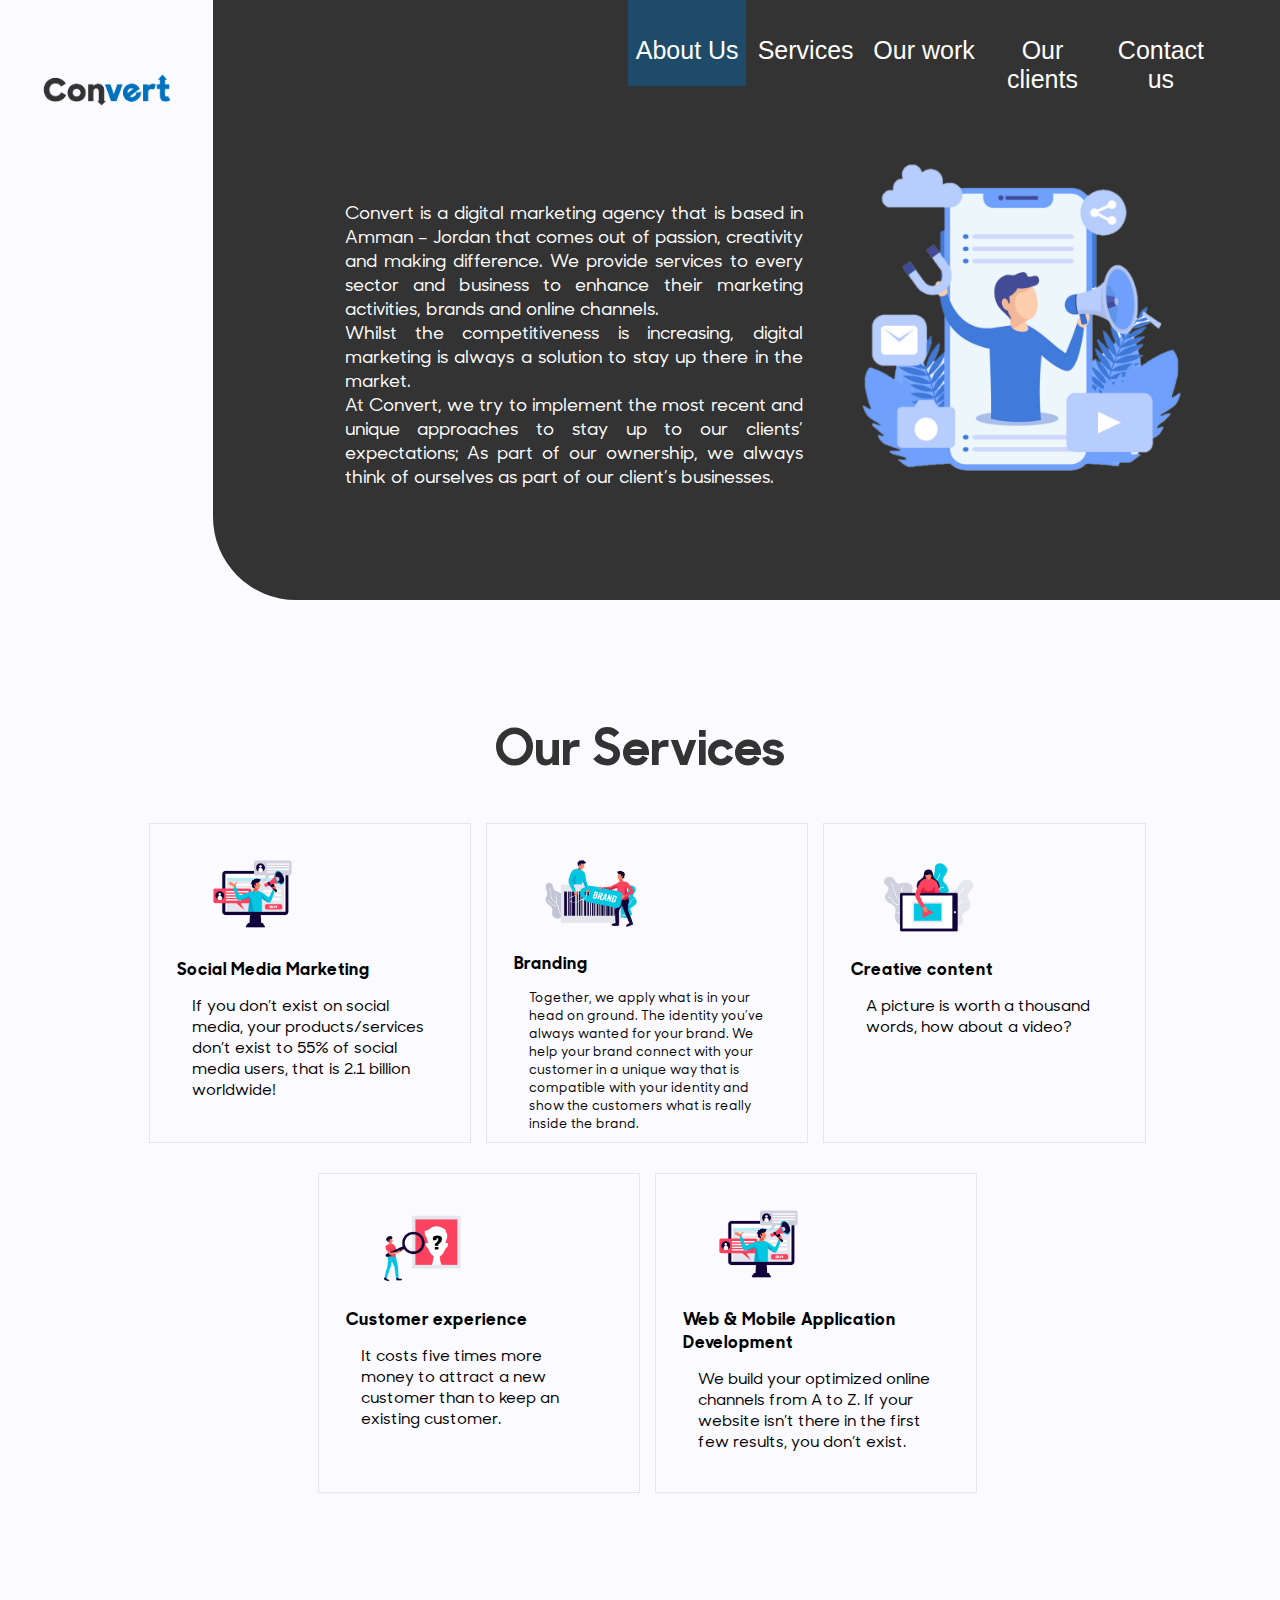
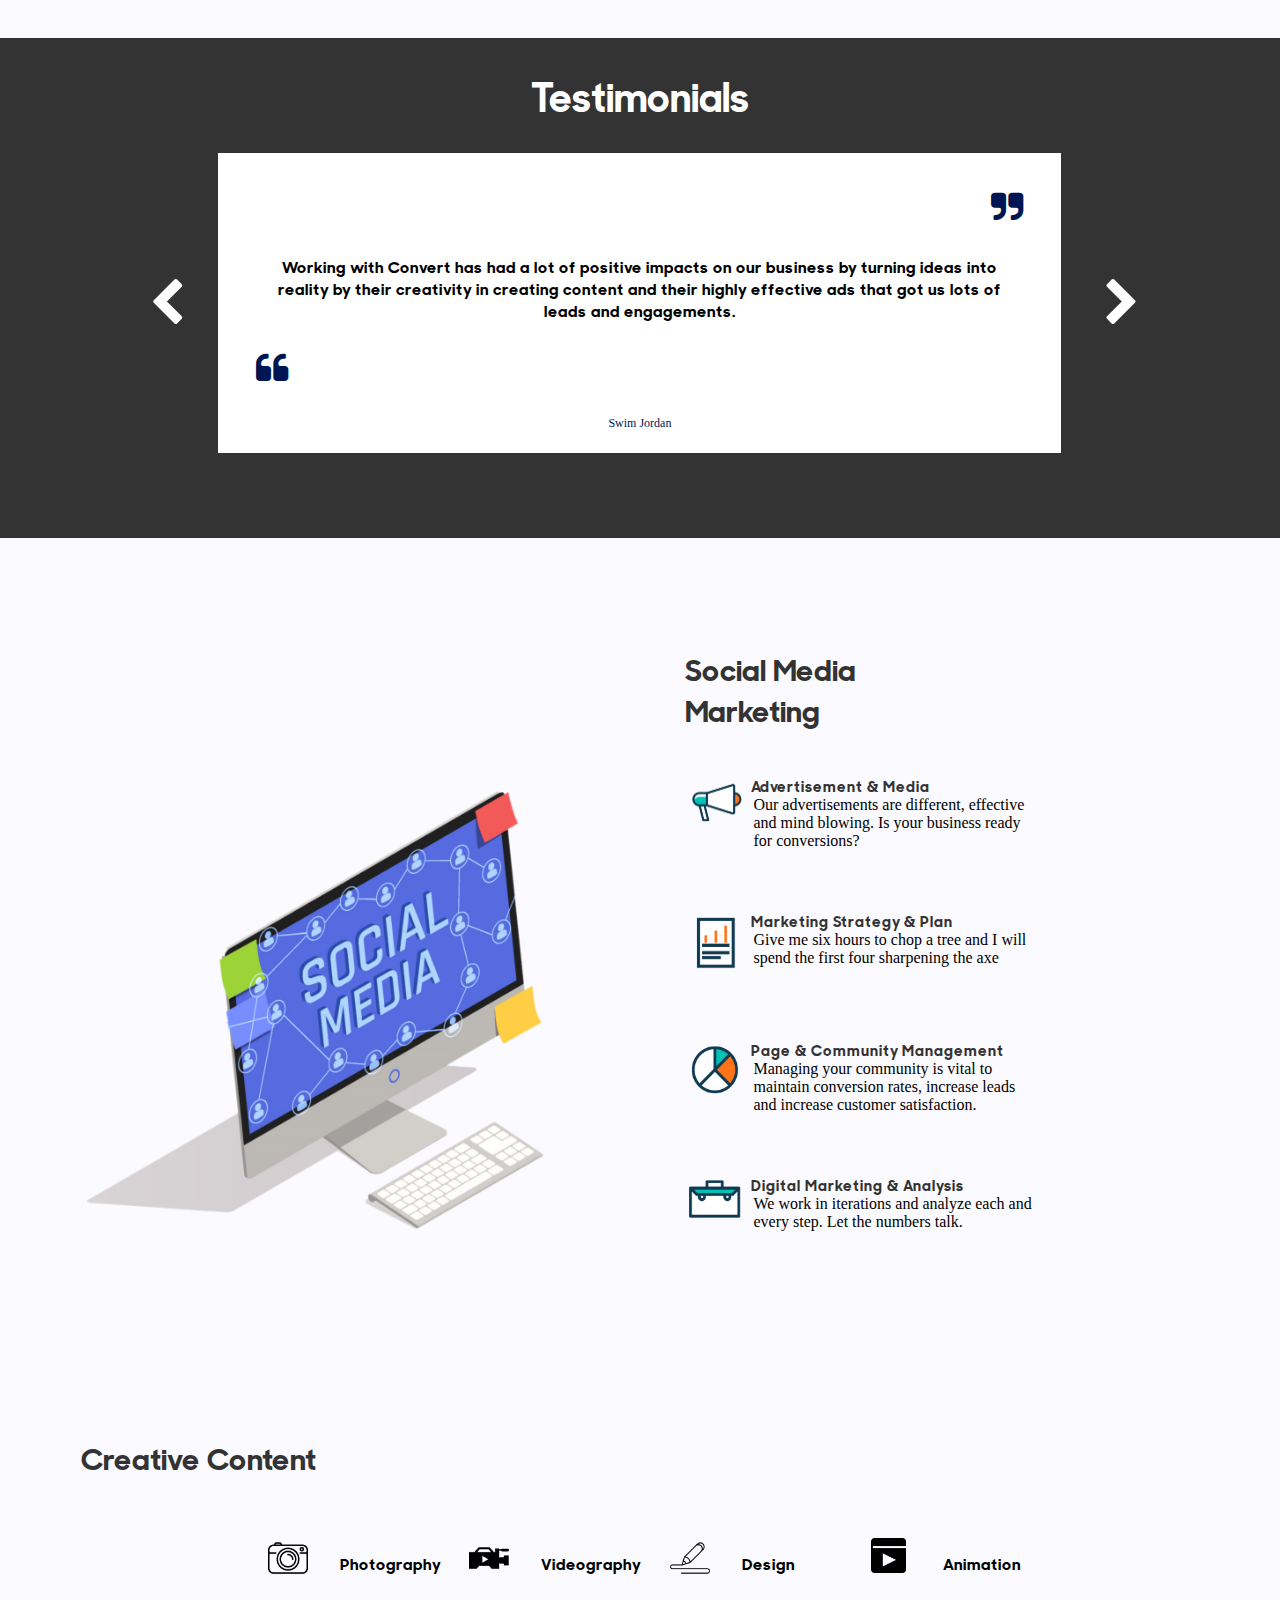
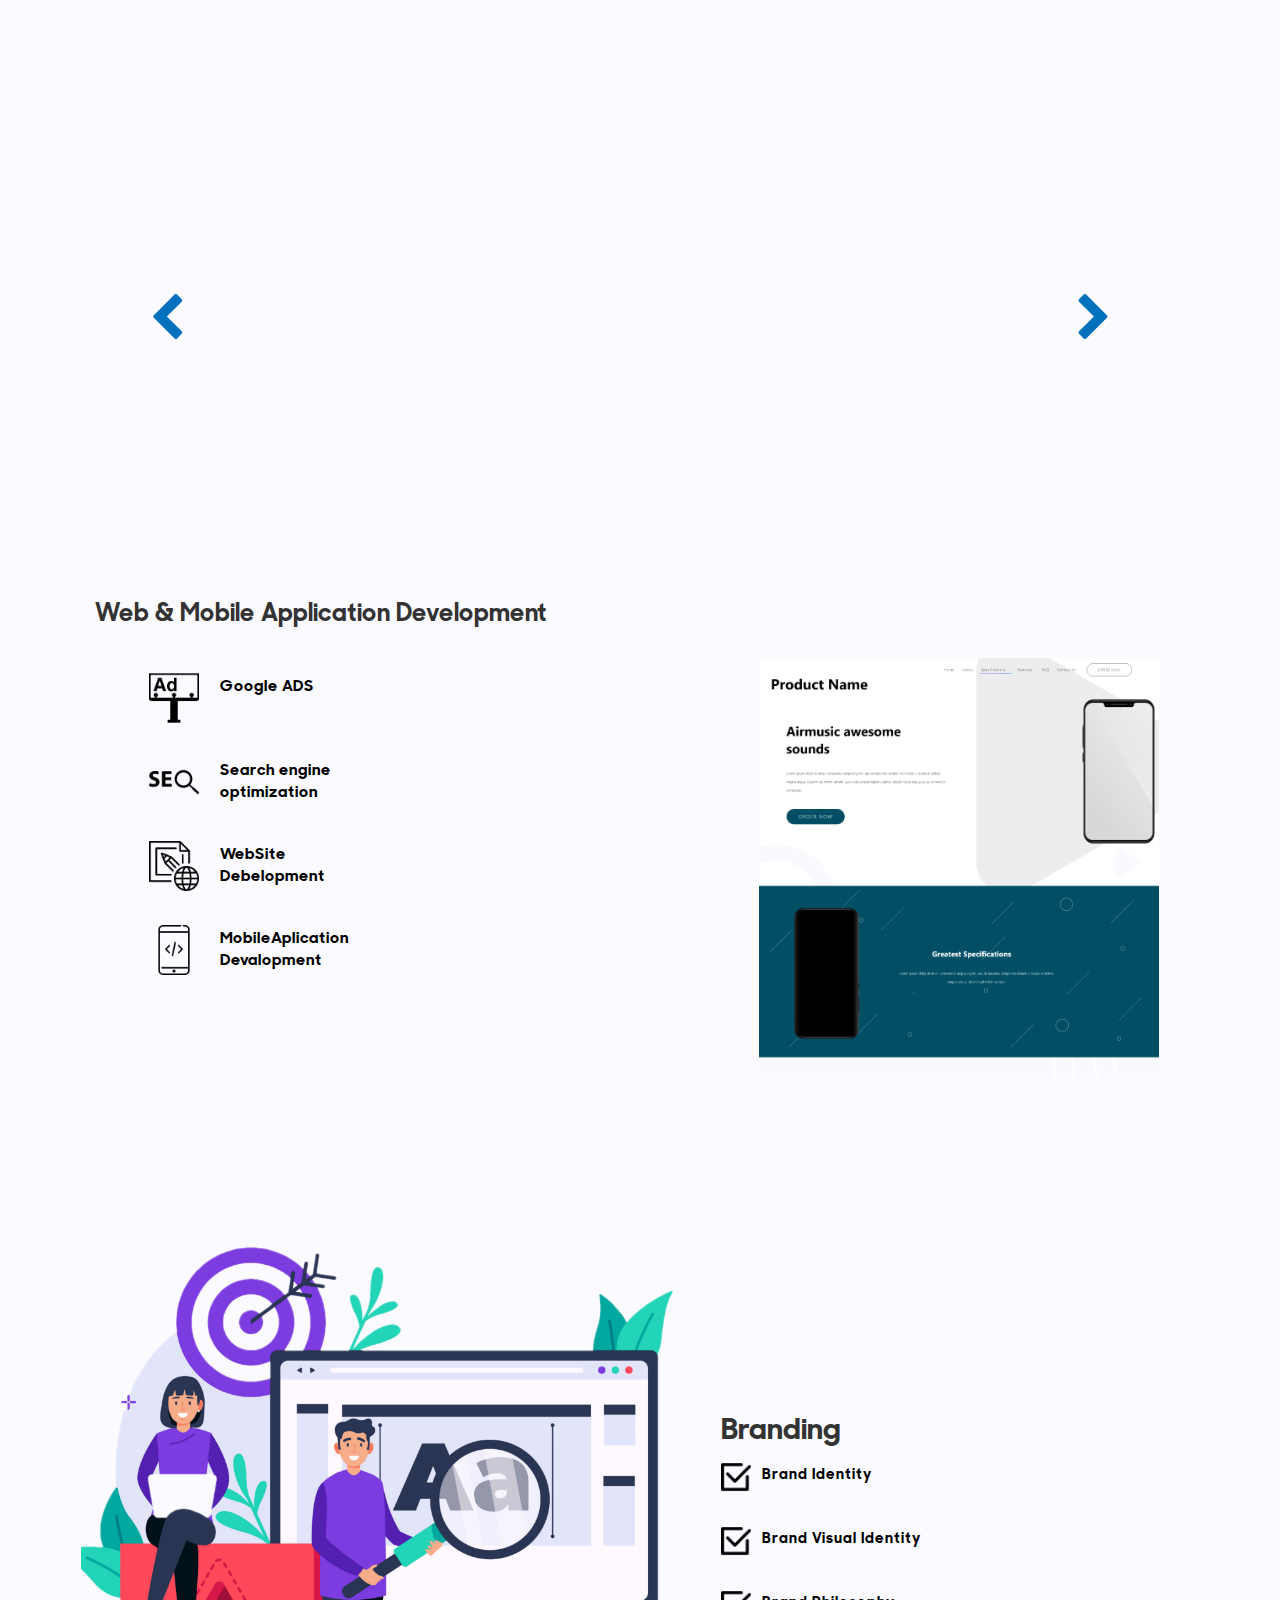
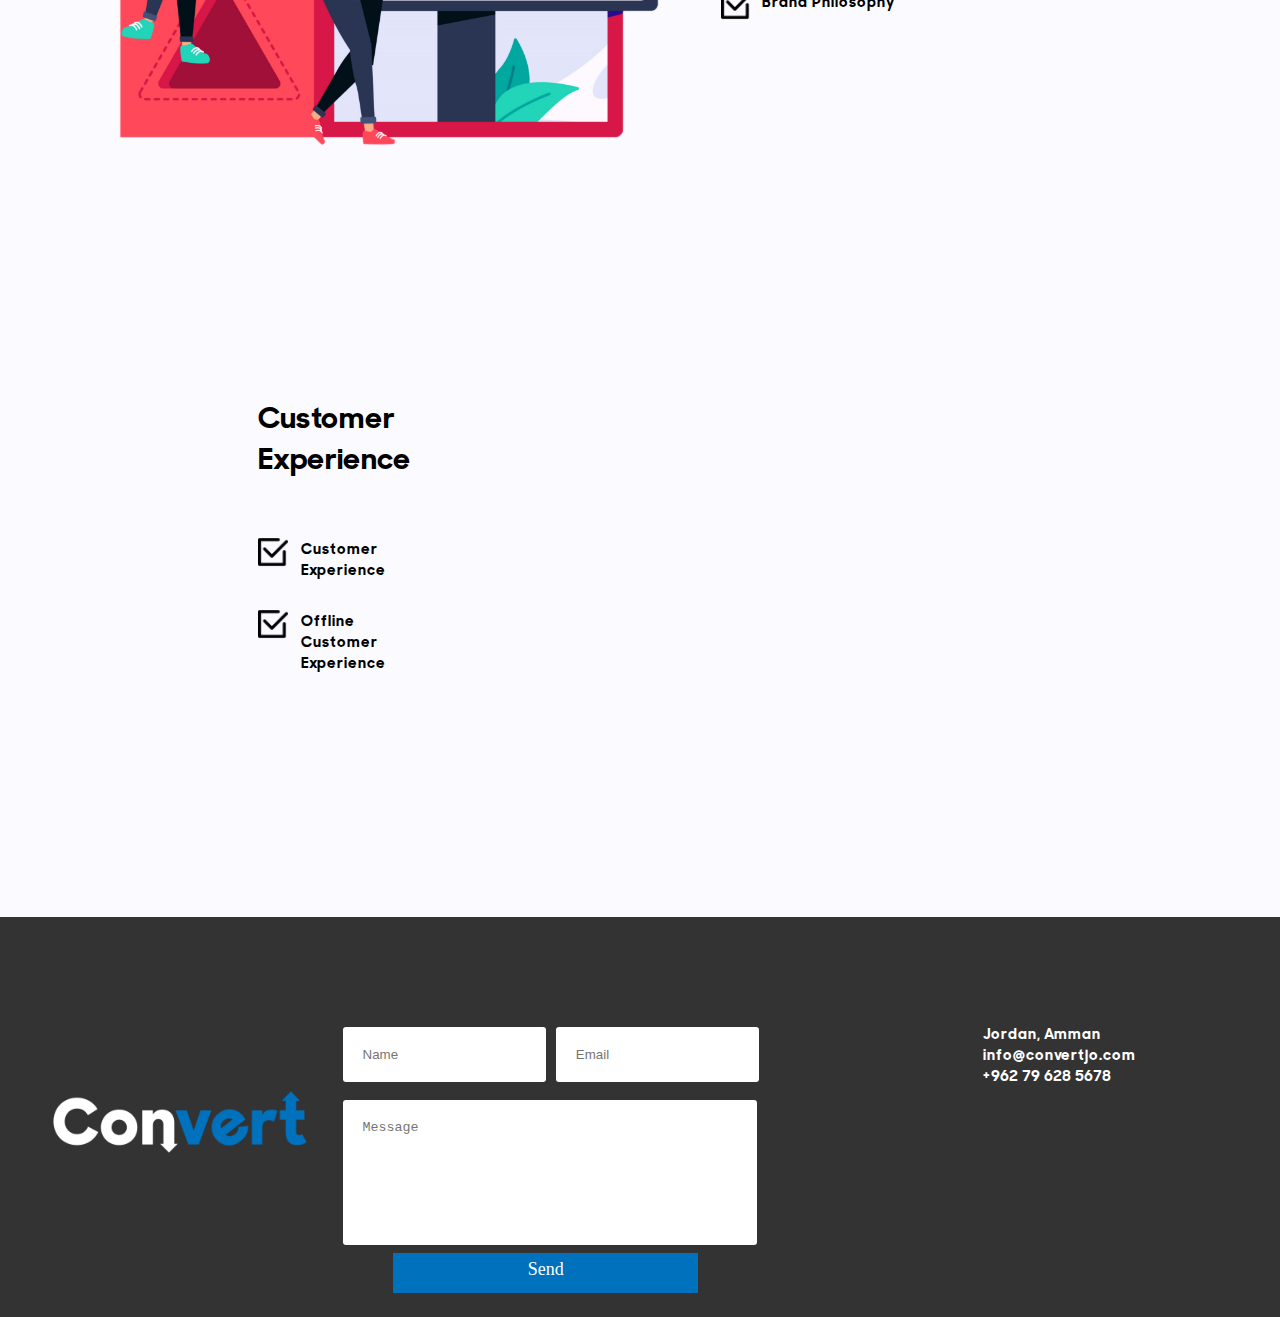
==== commit 012a4000: "Update index.html" ====
--- a/index.html
+++ b/index.html
@@ -688,7 +688,7 @@
             <!-- Image -->
         </div>
         <!-- Customer Experienc -->
-
+    <div style="height:200px" class="col-lg-12"></div>
         </br>
         </br>
         </br>
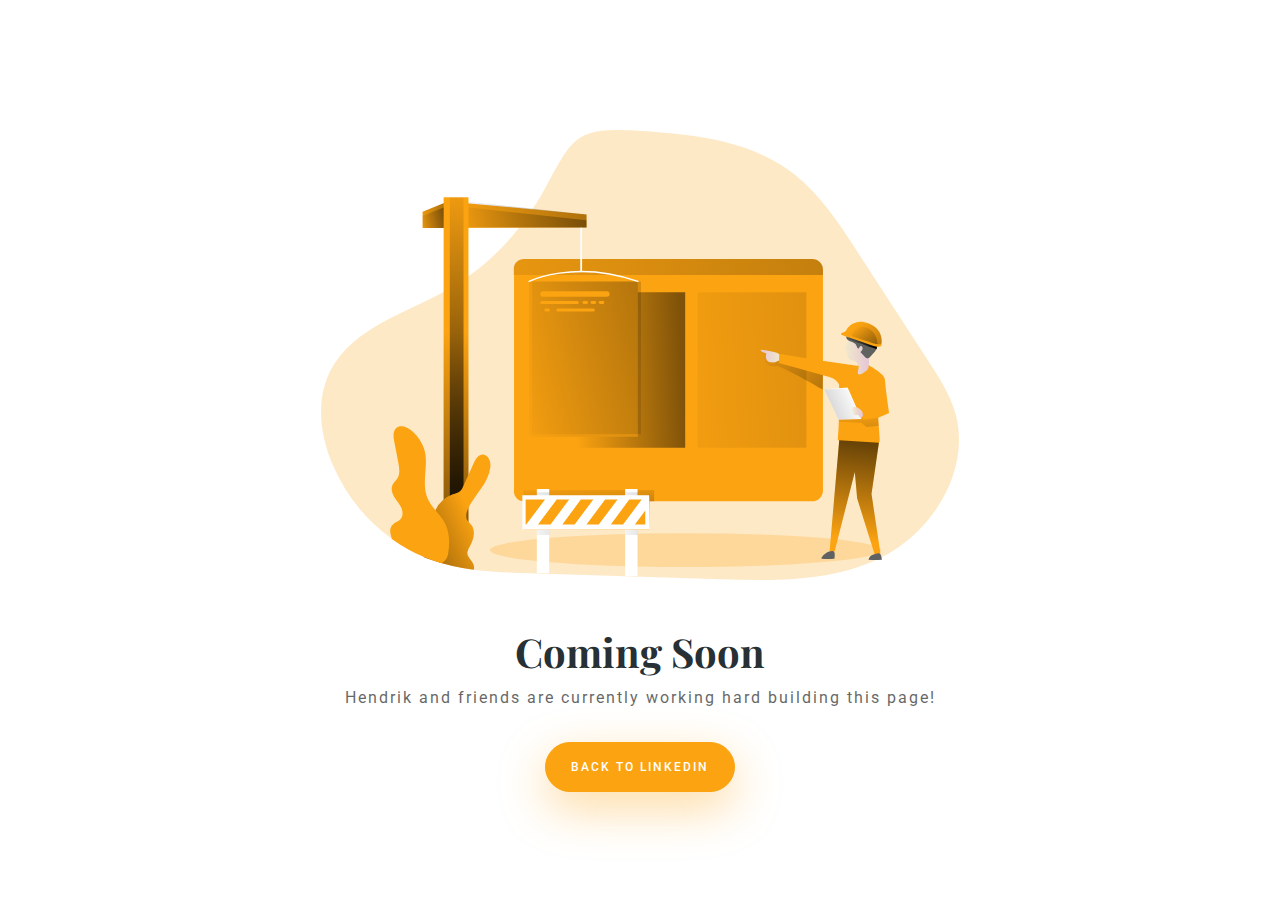
==== commit c24513e1: "aa" ====
--- a/index.html
+++ b/index.html
@@ -1,783 +1,24 @@
-<!DOCTYPE html>
 <html lang="en">
-
 <head>
+    <!-- META -->
     <meta charset="UTF-8">
     <meta name="viewport" content="width=device-width, initial-scale=1.0">
-    <link rel="stylesheet" href="Include/Style/grid.css">
-    <link rel="stylesheet" href="Include/Style/Design.css">
-    <link rel="stylesheet" href="Include/lib/font-awesome-4.7.0/css/font-awesome.min.css">
-    <!-- Fonts -->
-    <link href="https://allfont.net/allfont.css?fonts=agency-fb" rel="stylesheet" type="text/css" />
-    <link href="https://fonts.googleapis.com/css2?family=Rubik:wght@500&display=swap" rel="stylesheet">
-    <link href="https://fonts.googleapis.com/css2?family=Rubik:wght@500;700&display=swap" rel="stylesheet">
+    <meta property="og:title" content="Portfolio">
+    <meta property="og:image" content="https://github.com/Directoire/under-construction-template/raw/master/demo.png">
+    <title>Home · Hendrik</title>
 
-
-    <!-- Fonts -->
-    <title>Convert</title>
-
-<body style="max-width:100%;">
-    <!-- All Body -->
-    <div class=" col-lg-12 col-sm-12 zero-padding ">
-        <!-- Header -->
-        <div class="col-lg-12 col-sm-12 zero-padding ">
-            <!-- Logo Place -->
-            <div class="col-lg-2 logoImage hidden-md hidden-sm visible-lg">
-                <img src="image\conv-b.png " width="150px " alt=" ">
-            </div>
-            <!-- Logo Place -->
-            <!-- other Part  -->
-            <div class="col-lg-10  col-md-12 col-sm-12 roundBoarderHeader zero-padding ">
-                <!-- Header ListPart -->
-                <div class="col-lg-8 col-lg-off-4 col-md-10 col-sm-10 col-sm-off-1 col-md-off-1 zero-padding ">
-                    <div class="col-lg-1 "></div>
-                    <div class="col-lg-2 col-md-2 col-sm-2 headerList active ">About Us</div>
-                    <a href="#Services">
-                        <div class="col-lg-2 col-md-2 col-sm-2 headerList ">Services</div>
-                    </a>
-                    <a href="#Ourwork">
-                        <div class="col-lg-2 col-md-2 col-sm-2 headerList ">Our work </div>
-                    </a>
-                    <a href="#Ourclients">
-                        <div class="col-lg-2 col-md-2 col-sm-2 headerList ">Our clients</div>
-                    </a>
-                    <a href="#ContactUS">
-                        <div class="col-lg-2 col-md-2 col-sm-2 headerList ">Contact us</div>
-                    </a>
-                </div>
-                <!-- Header ListPart -->
-                <!--Header Image AND Text Part  -->
-                <div class="col-lg-12 col-md-12 col-sm-12">
-                    <!-- Hearer TextPlace -->
-                    <div class="col-lg-6 col-lg-off-1 col-md-6 col-sm-12">
-                        <!-- Header Text Place / Big Titel -->
-                        <!-- <div class="col-lg-12 HeaderBigTitel ">
-                            Invest in the
-                            </br>Future of
-                            </br> Humanity
-                        </div> -->
-                        <!-- Header Text Place / Big Titel -->
-                        <!-- Header Text Place / Small Disc -->
-                        <div class="col-lg-12 HeaderSmallText">
-                            Convert is a digital marketing agency that is based in Amman – Jordan that comes out of
-                            passion, creativity and making difference. We provide services to every sector and business
-                            to enhance their marketing activities, brands and online channels.<br>
-                            Whilst the competitiveness is increasing, digital marketing is always a solution to stay up
-                            there in the market.</br>
-                            At Convert, we try to implement the most recent and unique approaches to stay up to our
-                            clients’ expectations; As part of our ownership, we always think of ourselves as part of our
-                            client’s businesses.
-                        </div>
-                        <!-- Header Text Place / Small Disc -->
-                        <!-- div Button -->
-
-                        <!-- div Button -->
-                    </div>
-                    <!-- Header TextPlace -->
-                    <!-- Header Image Place -->
-                    <div class="col-lg-5 col-md-5 hidden-sm">
-                        <img src="image/About.png" width="350px" alt="">
-                    </div>
-                    <!-- Header Image Place -->
-                </div>
-                <!--Header Image AND Text Part  -->
-            </div>
+    <!-- Stylesheets -->
+    <link rel="stylesheet" href="./static/vendor/bootstrap/css/bootstrap.css">
+    <link rel="stylesheet" href="./static/css/style.css">
+</head>
+<body>
+    <div class="container vh-100">
+        <div class="text-center">
+            <img src="./static/img/construction.svg" class="h-50">
+            <h1>Coming Soon</h1>
+            <p>Hendrik and friends are currently working hard building this page!</p>
+            <a href="https://www.linkedin.com/in/hendrikdemir/" class="btn btn-primary mt-3">Back to LinkedIn</a>
         </div>
-        <!-- Header -->
-
-
-
-        <!-- OUR Service -->
-        <div class="col-lg-12 OurService" id="Services">
-            <!-- Our Services Title -->
-            <div class="col-lg-12 col-sm-12 col-md-12 OurServicesTitel">
-                Our Services
-            </div>
-            <!-- Our Services Title -->
-            <!-- Services Box DIV -->
-            <!-- Line One -->
-            <div class="col-lg-10 col-lg-off-1 col-md-12 col-sm-12">
-                <div class="col-lg-4 col-md-4" style="padding-right: 0;">
-                    <!-- DIV BOX -->
-                    <div class="col-lg-12 ServicesBox">
-                        <!-- image Place -->
-                        <div class="col-lg-12 col-md-11 col-md-off-1 col-sm-off-3 col-sm-9">
-                            <img src="image/SocailMediaIcon2.png" width="100px" alt="">
-                        </div>
-                        <!-- image Place -->
-                        <!-- Titel place -->
-                        <div class="col-lg-11 col-md-11 col-sm-12 col-lg-off-05 zero-padding ServicesBoxTitel">
-                            Social Media Marketing
-                        </div>
-                        <!-- Titel place -->
-                        <!-- Paragraph Place -->
-                        <div class="col-lg-11  col-sm-12 col-lg-off-05 ServicesBoxParagraph">
-                            If you don’t exist on social media, your products/services don’t exist to 55% of social
-                            media users, that is 2.1 billion worldwide!
-                        </div>
-                        <!-- Paragraph Place -->
-                    </div>
-                    <!-- DIV BOX -->
-                </div>
-                <div class="col-lg-4 col-md-4" style="padding-right: 0;">
-                    <!-- DIV BOX -->
-                    <div class="col-lg-12 ServicesBox">
-                        <!-- image Place -->
-                        <div class="col-lg-12  col-md-11 col-md-off-1 col-sm-off-3 col-sm-9">
-                            <img src="image/BrandIngIcon.png" width="100px" alt="">
-                        </div>
-                        <!-- image Place -->
-                        <!-- Titel place -->
-                        <div class="col-lg-11  col-md-11 col-sm-12 col-lg-off-05 zero-padding ServicesBoxTitel">
-                            Branding
-                        </div>
-                        <!-- Titel place -->
-                        <!-- Paragraph Place -->
-                        <div class="col-lg-11  col-lg-off-05 ServicesBoxParagraph ServicesBoxParagraphlong">
-                            Together, we apply what is in your head on ground. The identity you’ve always
-                            wanted for your brand. We help your brand connect with your customer in a
-                            unique way that is compatible with your identity and show the customers what is really
-                            inside the brand.
-                        </div>
-                        <!-- Paragraph Place -->
-                    </div>
-                    <!-- DIV BOX -->
-                </div>
-                <div class="col-lg-4 col-md-4" style="padding-right: 0;">
-                    <!-- DIV BOX -->
-                    <div class="col-lg-12 ServicesBox">
-                        <!-- image Place -->
-                        <div class="col-lg-12  col-md-11 col-md-off-1 col-sm-off-3 col-sm-9">
-                            <img src="image/Createave Contact.png" width="100px" alt="">
-                        </div>
-                        <!-- image Place -->
-                        <!-- Titel place -->
-                        <div class="col-lg-11 col-md-11 col-sm-12 col-lg-off-05 zero-padding  ServicesBoxTitel">
-                            Creative content
-                        </div>
-                        <!-- Titel place -->
-                        <!-- Paragraph Place -->
-                        <div class="col-lg-11  col-lg-off-05 ServicesBoxParagraph">
-                            A picture is worth a thousand words, how about a video?
-                        </div>
-                        <!-- Paragraph Place -->
-                    </div>
-                    <!-- DIV BOX -->
-                </div>
-                <!-- Line One -->
-                <!-- Line TWO -->
-                <div class="col-lg-4 col-md-4 col-lg-off-2 col-md-off-2" style="padding-right: 0;">
-                    <!-- DIV BOX -->
-                    <div class="col-lg-12 ServicesBox">
-                        <!-- image Place -->
-                        <div class="col-lg-12  col-md-11 col-md-off-1 col-sm-off-3 col-sm-9 ">
-                            <img src="image/Customer_experience.png" width="100px" alt="">
-                        </div>
-                        <!-- image Place -->
-                        <!-- Titel place -->
-                        <div class="col-lg-11 col-lg-off-05 zero-padding ServicesBoxTitel">
-                            Customer experience
-                        </div>
-                        <!-- Titel place -->
-                        <!-- Paragraph Place -->
-                        <div class="col-lg-11 col-lg-off-05 ServicesBoxParagraph">
-                            It costs five times more money to attract a new customer than to keep an existing customer.
-                        </div>
-                        <!-- Paragraph Place -->
-                    </div>
-                    <!-- DIV BOX -->
-                </div>
-                <div class="col-lg-4 col-md-4" style="padding-right: 0;">
-                    <!-- DIV BOX -->
-                    <div class="col-lg-12 ServicesBox">
-                        <!-- image Place -->
-                        <div class="col-lg-12  col-md-11 col-md-off-1 col-sm-off-3 col-sm-9">
-                            <img src="image/SocailMediaIcon2.png" width="100px" alt="">
-                        </div>
-                        <!-- image Place -->
-                        <!-- Titel place -->
-                        <div class="col-lg-11  col-lg-off-05 zero-padding ServicesBoxTitel">
-                            Web & Mobile Application Development
-                        </div>
-                        <!-- Titel place -->
-                        <!-- Paragraph Place -->
-                        <div class="col-lg-11  col-lg-off-05 ServicesBoxParagraph">
-                            We build your optimized online channels from A to Z. If your website isn’t there in the
-                            first few results, you don’t exist.
-                        </div>
-                        <!-- Paragraph Place -->
-                    </div>
-                    <!-- DIV BOX -->
-                </div>
-                <!-- Line TWO -->
-                <!-- Services Box DIV -->
-            </div>
-            <!-- OUR Service -->
-        </div>
-
-        <!-- Testimonials -->
-        <div class="col-lg-12 col-md-12 col-sm-12 Testimonials">
-            <!-- Testimonials Header -->
-            <div class="col-lg-12 col-md-12 col-sm-12 TestimonialsHeader">
-                Testimonials
-            </div>
-            <!-- Testimonials Header -->
-
-            <!-- Testimonials Slider -->
-            <div class="col-lg-10 col-md-12  col-sm-12 div col-lg-off-1">
-                <!-- Slider Arrow Left -->
-                <div class="col-lg-1 col-md-1  TestimonialsArrow tst" style="cursor:pointer"
-                    onclick="TestomonialPrev()">
-                    <i class="fa fa-chevron-left fa-2x hidden-sm TestimonialsArrowIcon " style="font-size: 50px;"
-                        aria-hidden="true"></i>
-                </div>
-                <!-- Slider Arrow Left -->
-                <!-- SliderTextBox -->
-                <div class="col-lg-10 col-md-10 col-sm-12 TestimonialsBox">
-                    <!-- rightQoutaion -->
-                    <div class="col-lg-12 col-md-12 col-sm-12 hidden-sm Testimonialsquoterigh ">
-                        <i class="fa fa-quote-right" style="font-size: 35px;" aria-hidden="true"></i>
-                    </div>
-                    <!-- rightQoutaion -->
-                    <!-- MainText -->
-                    <div class="col-lg-12 col-md-12 col-sm-12 TestimoniaMainText" id="TestimoniaMainText">
-                        Working with Convert has had a lot of positive impacts on our business
-                        by turning ideas into reality by their creativity in creating content
-                        and their highly effective ads that got us lots of leads and engagements.
-                    </div>
-                    <!-- MainText -->
-                    <!-- leftQoutaion -->
-                    <div class="col-lg-12 col-md-12 col-sm-12 hidden-sm Testimonialsquoteleft hidden-sm">
-                        <i class="fa fa-quote-left" style="font-size: 35px;" aria-hidden="true"></i>
-                    </div>
-                    <!-- leftQoutaion -->
-                    <!-- TestimonialsText -->
-                    <div class="col-lg-12 col-md-12 col-sm-12  TestimonialsText" id="TestimonialsText"> Swim Jordan
-                       </div>
-                    <!-- TestimonialsText -->
-                </div>
-                <!-- SliderTextBox -->
-                <!-- Slider Arrow Right -->
-                <div class="col-lg-1 col-md-1 col-md-1 TestimonialsArrowRight hidden-sm tst" style="cursor:pointer"
-                    onclick="TestomonialNext()">
-                    <i class="fa fa-chevron-right fa-2x TestimonialsArrowIcon " style="font-size: 50px;"
-                        aria-hidden="true"></i>
-                </div>
-                <!-- Slider Arrow Right -->
-            </div>
-            <!-- Testimonials Slider -->
-        </div>
-        <!-- Testimonials -->
-
-
-        <!-- SocialMedia Part -->
-        <div class="col-lg-12 col-md-12 col-sm-12 SocialMediaSection" id="Ourwork">
-            <!-- SocialMedia Image -->
-            <div class="col-lg-6 hidden-md hidden-sm visible-lg SocialMediaImage">
-                <img src="image/SocialMedia.png" width="590px" alt=" ">
-            </div>
-            <!-- SocialMedia Image -->
-            <!-- SocialMedia Image -->
-            <div class="col-md-6 hidden-sm hidden-lg  SocialMediaImage">
-                <img src="image/SocialMedia.png" width="350px" alt=" ">
-            </div>
-            <!-- SocialMedia Image -->
-
-
-
-            <!-- SocialMedia TextSection -->
-            <div class="col-lg-6 col-md-6 col-sm-12">
-                <!-- SocialMedia Titel -->
-                <div class="col-lg-12 col-md-12 col-sm-12 ">
-                    <div class="col-lg-6 col-sm-12 SocialMediaMainTitel">Social Media Marketing</div>
-                </div>
-                <!-- SocialMedia Titel -->
-
-
-
-                <!-- Socail Media Catugary -->
-                <div class="col-lg-12 col-md-12 col-sm-12">
-                    <!-- The Image -->
-                    <div class="col-lg-1 hidden-md hidden-sm visible-lg">
-                        <img src="image/icon_1.png" width='60px' alt="">
-                    </div>
-                    <!-- The Image -->
-                    <!-- The Image -->
-                    <div class="col-md-2 hidden-lg">
-                        <img src="image/icon_1.png" width='40px' alt="">
-                    </div>
-                    <!-- The Image -->
-                    <!-- TextPart -->
-                    <div class="col-lg-10 col-md-9 col-sm-9 socialMediaSupcatugaryTextPart">
-                        <!-- Titel -->
-                        <div class="col-lg-12 col-md-12 col-sm-12 socialMediaSupcatugaryTitel zero-padding">
-                            Advertisement & Media
-                        </div>
-                        <!-- Titel -->
-                        <div class="col-lg-8 col-md-8 col-sm-12 socialMediaSupcatugaryText zero-padding">
-                            Our advertisements are different, effective and mind blowing. Is your business ready for
-                            conversions?
-                        </div>
-                    </div>
-                    <!-- TextPart -->
-                </div>
-                <div class="col-lg-12 col-md-12 col-sm-12 ">
-                    <!-- The Image -->
-                    <div class="col-lg-1  hidden-md hidden-sm visible-lg">
-                        <img src="image/icon_2.png" width='60px' alt="">
-                    </div>
-                    <div class="col-md-2 hidden-lg">
-                        <img src="image/icon_2.png" width='40px' alt="">
-                    </div>
-                    <!-- The Image -->
-                    <!-- TextPart -->
-                    <div class="col-lg-10  col-md-9  col-sm-9 socialMediaSupcatugaryTextPart">
-                        <!-- Titel -->
-                        <div class="col-lg-12 col-md-12 socialMediaSupcatugaryTitel zero-padding">
-                            Marketing Strategy & Plan
-                        </div>
-                        <!-- Titel -->
-                        <div class="col-lg-8 col-md-8 socialMediaSupcatugaryText zero-padding">
-                            Give me six hours to chop a tree and I will spend the first four sharpening the axe </div>
-                    </div>
-                    <!-- TextPart -->
-                </div>
-
-                <div class="col-lg-12 col-md-12 col-sm-12">
-                    <!-- The Image -->
-                    <div class="col-lg-1  hidden-md hidden-sm visible-lg">
-                        <img src="image/icon_3.png" width='60px' alt="">
-                    </div>
-                    <div class="col-md-2 hidden-lg">
-                        <img src="image/icon_3.png" width='40px' alt="">
-                    </div>
-                    <!-- The Image -->
-                    <!-- TextPart -->
-                    <div class="col-lg-10 col-md-9  col-sm-9 socialMediaSupcatugaryTextPart">
-                        <!-- Titel -->
-                        <div class="col-lg-12  col-md-12 col-sm-12 socialMediaSupcatugaryTitel zero-padding">
-                            Page & Community Management
-                        </div>
-                        <!-- Titel -->
-                        <div class="col-lg-8 col-md-8 socialMediaSupcatugaryText zero-padding">
-                            Managing your community is vital to maintain conversion rates, increase leads and increase
-                            customer satisfaction.
-                        </div>
-                    </div>
-                    <!-- TextPart -->
-
-                </div>
-                <div class="col-lg-12 col-md-12 col-sm-12">
-                    <!-- The Image -->
-                    <div class="col-lg-1 hidden-md hidden-sm visible-lg">
-                        <img src="image/icon_4.png" width='60px' alt="">
-                    </div>
-                    <div class="col-md-2  hidden-lg">
-                        <img src="image/icon_4.png" width='40px' alt="">
-                    </div>
-                    <!-- The Image -->
-                    <!-- TextPart -->
-                    <div class="col-lg-10 col-md-9 col-sm-9 socialMediaSupcatugaryTextPart">
-                        <!-- Titel -->
-                        <div class="col-lg-12 col-md-12 col-sm-12 socialMediaSupcatugaryTitel zero-padding">
-                            Digital Marketing & Analysis
-                        </div>
-                        <!-- Titel -->
-                        <div class="col-lg-8 col-md-8  socialMediaSupcatugaryText zero-padding">
-                            We work in iterations and analyze each and every step. Let the numbers talk.
-                        </div>
-                    </div>
-                    <!-- TextPart -->
-                </div>
-                <!-- Socail Media Catugary -->
-
-            </div>
-            <!-- SocialMedia TextSection -->
-        </div>
-        <!-- SocialMedia Part -->
-        <!-- Creative Content -->
-        <div class="col-lg-12 col-md-12 col-sm-12" style="margin-top: 100px;">
-
-            <!-- Creative Content Titel -->
-            <div class="col-lg-10 col-lg-off-05 col-md-10 col-sm-10  col-md-off-05 creativecontentTitel">
-                Creative Content
-            </div>
-            <!-- Creative Content Titel -->
-            <!-- Creative Content LOGO -->
-            <div class="col-lg-8 col-lg-off-2 col-md-12 col-sm-12">
-                <div class="col-lg-3 col-md-3 col-sm-12">
-                    <!-- img -->
-                    <div class="col-lg-4 col-md-4 col-sm-3">
-                        <img src="image/photo-camera.png" width="40px" alt="">
-                    </div>
-                    <!-- img -->
-                    <!-- Name -->
-                    <div class="col-lg-6 col-md-6 col-sm-9 Creative_Content_Text_DIV ">
-                        <div class="col-lg-12 col-md-12 col-sm-12 Creative_Content_Text">
-                            Photography
-                        </div>
-                    </div>
-                    <!-- Name -->
-                </div>
-
-                <div class="col-lg-3 col-md-3 col-sm-12">
-                    <!-- img -->
-                    <div class="col-lg-4 col-md-4 col-sm-3">
-                        <img src="image/video-recorder.png" width="40px" alt="">
-                    </div>
-                    <!-- img -->
-                    <!-- Name -->
-                    <div class="col-lg-6 col-md-6 col-sm-9 Creative_Content_Text_DIV ">
-                        <div class="col-lg-12 col-md-12 col-sm-12 Creative_Content_Text">
-                            Videography
-                        </div>
-                    </div>
-                    <!-- Name -->
-                </div>
-                <div class="col-lg-3 col-md-3 col-sm-12">
-                    <!-- img -->
-                    <div class="col-lg-4 col-md-4 col-sm-3">
-                        <img src="image/designer.png" width="40px" alt="">
-                    </div>
-                    <!-- img -->
-                    <!-- Name -->
-                    <div class="col-lg-6 col-md-6 col-sm-9 Creative_Content_Text_DIV ">
-                        <div class="col-lg-12 col-md-12 col-sm-12 Creative_Content_Text">
-                            Design
-                        </div>
-                    </div>
-                    <!-- Name -->
-                </div>
-
-                <div class="col-lg-3 col-md-3 col-sm-12">
-                    <!-- img -->
-                    <div class="col-lg-4 col-md-4 col-sm-3">
-                        <img src="image/animation.png" width="35px" alt="">
-                    </div>
-                    <!-- img -->
-                    <!-- Name -->
-                    <div class="col-lg-6 col-md-6 col-sm-9 Creative_Content_Text_DIV ">
-                        <div class="col-lg-12 col-md-12 col-sm-12 Creative_Content_Text">
-                            Animation
-                        </div>
-                    </div>
-                    <!-- Name -->
-                </div>
-
-            </div>
-            <!-- Creative Content LOGO -->
-            <!-- Creative Content Slider MD LD-->
-            <div class="col-lg-10 col-lg-off-1 col-md-12  hidden-sm" style="margin-top: 120px;">
-                <div class="col-lg-1 TestimonialsArrow tst" style="height: 300px;cursor:pointer" onclick="VedioPrev()">
-                    <i class="fa fa-chevron-left fa-2x TestimonialsArrowIcon" style="font-size: 50px;color:#0071BC;"
-                        aria-hidden="true"></i>
-                </div>
-                <div class="col-lg-10 col-md-10 col-sm-12 hidden-md visible-lg"
-                    style="text-align:center; height: 350px;">
-                    <iframe src="https://www.youtube.com/embed/Z8zAQhMgWZY" id="vedioslider" width="800" height="300"
-                        frameborder="0" allow="autoplay; fullscreen" allowfullscreen></iframe>
-                </div>
-                <div class="col-lg-10 col-md-10 col-sm-12 hidden-sm hidden-lg"
-                    style="text-align:center; height: 500px;">
-                    <iframe src="https://www.youtube.com/embed/Z8zAQhMgWZY" id="vedioslider" width="500" height="300"
-                        frameborder="0" allow="autoplay; fullscreen" allowfullscreen></iframe>
-                </div>
-
-
-                <div class="col-lg-1 col-md-1 col-sm-1 TestimonialsArrow tst" style="height: 300px;cursor:pointer"
-                    onclick="VedioNext()">
-                    <i class="fa fa-chevron-right fa-2x TestimonialsArrowIcon" style="font-size: 50px;color:#0071BC;"
-                        aria-hidden="true"></i>
-                </div>
-
-            </div>
-            <!-- Creative Content Slider -->
-            <!-- Creative Content Slider SM-->
-            <div class="hidden-md hidden-lg col-sm-12" style="margin-top: 20px;">
-                <div class="col-sm-12 hidden-md hidden-lg zero-padding" style="text-align:center; height: 100px;">
-                    <iframe src="https://www.youtube.com/embed/Z8zAQhMgWZY" width="300" height="267" frameborder="0"
-                        allow="autoplay; fullscreen" allowfullscreen></iframe>
-                </div>
-            </div>
-            <!-- Creative Content Slider SM -->
-            <!-- Creative Content -->
-        </div>
-
-
-        <!-- GOOGLE ADS -->
-        <div class="col-lg-12 googleAds col-md-12 col-sm-12">
-            <!-- Google Feature  -->
-            <!-- Titel place -->
-            <div class="col-lg-12 col-md-12 col-sm-12 ">
-                <div class="col-lg-6 col-lg-off-05
-                 col-sm-12 SocialMediaMainTitelm">Web & Mobile Application Development</div>
-            </div>
-            <!-- Titel place -->
-            <div class="col-lg-3 col-lg-off-1 col-md-3 col-md-off-1 col-sm-12 col-md-off-1 ">
-
-                <!-- Single Feature -->
-                <div class="col-lg-12 col-md-12 col-sm-12 zero-padding">
-                    <!-- image -->
-                    <div class="col-lg-3 hidden-md hidden-sm visible-lg"><img src="image/GoogleAds.png" width="50px"
-                            alt=""></div>
-                    <div class="col-lg-3 col-md-3 col-sm-3 hidden-lg"><img src="image/GoogleAds.png" width="30px"
-                            alt=""></div>
-                    <!-- image -->
-                    <!-- Text -->
-                    <div class="col-lg-8 col-md-8 col-sm-8 FeatureText">
-                        Google ADS
-                    </div>
-                    <!-- Text -->
-                </div>
-                <!-- Single Feature -->
-                <!-- Single Feature -->
-                <div class="col-lg-12 zero-padding col-md-8 col-sm-12">
-                    <!-- image -->
-                    <div class="col-lg-3 hidden-md hidden-sm visible-lg"><img src="image/seo-search-symbol.png"
-                            width="50px" alt=""></div>
-                    <div class="col-lg-3 col-md-3 col-sm-3 hidden-lg"><img src="image/seo-search-symbol.png"
-                            width="30px" alt="">
-                    </div>
-                    <!-- image -->
-                    <!-- Text -->
-                    <div class="col-lg-8 col-md-8 col-sm-8 FeatureText">
-                        Search engine optimization
-                    </div>
-                    <!-- Text -->
-                </div>
-                <!-- Single Feature -->
-                <div class="col-lg-12 col-md-12 col-sm-12 zero-padding">
-                    <!-- image -->
-                    <div class="col-lg-3 hidden-md hidden-sm visible-lg"><img src="image/web-graphic.png" width="50px"
-                            alt="">
-                    </div>
-                    <div class="col-md-3 col-sm-3 hidden-lg "><img src="image/web-graphic.png" width="30px" alt="">
-                    </div>
-                    <!-- image -->
-                    <!-- Text -->
-                    <div class="col-lg-8 col-md-8 col-sm-8 FeatureText">
-                        WebSite Debelopment
-                    </div>
-                    <!-- Text -->
-                </div>
-                <!-- Single Feature -->
-                <div class="col-lg-12 col-md-12 col-sm-12 zero-padding">
-                    <!-- image -->
-                    <div class="col-lg-3 hidden-md hidden-sm visible-lg"><img src="image/coding.png" width="50px"
-                            alt=""></div>
-                    <div class="col-md-3 col-sm-3 hidden-lg"><img src="image/coding.png" width="30px" alt="">
-                    </div>
-                    <!-- image -->
-                    <!-- Text -->
-                    <div class="col-lg-8 col-md-8 col-sm-8 FeatureText">
-                        MobileAplication Devalopment
-                    </div>
-                    <!-- Text -->
-                </div>
-                <!-- Single Feature -->
-
-            </div>
-            <!-- Google Feature  -->
-
-            <!-- Slider -->
-            <div class="col-lg-5 col-lg-off-3 col-md-off-1 col-md-5 hidden-sm ">
-                <img src="image/Landing Page2.png" id="web" alt="" srcset="" width="400">
-            </div>
-            <!-- Slider  -->
-        </div>
-        <!-- GOOGLE ADS -->
-        <!-- Branding -->
-        <div class="col-lg-12 col-md-12 col-sm-12 brandingSection">
-            <!-- Branfing picture -->
-            <div class="col-lg-6 col-lg-off-05 hidden-md hidden-sm visible-lg">
-                <img src="image/Branding.png" width="600px">
-            </div>
-            <div class="col-md-6 col-md-off-05  hidden-sm  hidden-lg">
-                <img src="image/Branding.png" width="300px">
-            </div>
-            <!-- Branfing picture -->
-            <!-- branding Section -->
-            <div class="col-lg-4  col-md-4 col-sm-12 BrandingText">
-                <!-- Titel -->
-                <div class="col-lg-12 col-md-12  col-sm-12 BrandingTitel SocialMediaMainTitel">
-                    Branding
-                </div>
-                <!-- Titel -->
-                <!-- Section -->
-                <div class="col-lg-12 col-md-12 col-sm-12 zero-padding">
-                    <div class="col-lg-1 col-md-1 col-sm-1">
-                        <img src="image/select.png" width="30" alt="">
-                    </div>
-                    <div class="col-lg-9 col-md-9 col-md-off-1 col-lg-off-025 col-sm-9 col-sm-off-1 BrandingTextSec">
-                        Brand Identity
-                    </div>
-                </div>
-                <!-- Section -->
-                <!-- Section -->
-                <div class="col-lg-12 col-md-12 col-sm-12 zero-padding">
-                    <div class="col-lg-1 col-md-1 col-sm-1">
-                        <img src="image/select.png" width="30" alt="">
-                    </div>
-                    <div class="col-lg-9 col-lg-off-025 col-md-9 col-md-off-1 col-sm-9 col-sm-off-1  BrandingTextSec">
-                        Brand Visual Identity
-                    </div>
-                </div>
-                <!-- Section -->
-                <!-- Section -->
-                <div class="col-lg-12  col-md-12 col-sm-12 zero-padding">
-                    <div class="col-lg-1 col-md-1 col-sm-1">
-                        <img src="image/select.png" width="30" alt="">
-                    </div>
-                    <div
-                        class="col-lg-9 col-md-9 col-sm-9 col-sm-9 col-md-off-1 col-sm-off-1 col-lg-off-025 BrandingTextSec">
-                        Brand Philosophy
-                    </div>
-                </div>
-                <!-- Section -->
-
-            </div>
-            <!-- branding Section -->
-        </div>
-        <!-- Branding -->
-
-
-        <!-- Customer Experienc -->
-        <div class="col-lg-10 col-lg-off-2 col-md-10 col-md-off-1 col-sm-12 CustomerExperien" id="Ourclients">
-            <!-- Text and Section -->
-            <div class="col-lg-4 col-md-4">
-                <!-- Titel -->
-                <div class="col-lg-6 div.col-lg-off-6 col-md-6 col-sm-12 CustomerExperienceTitel">Customer
-                    Experience
-                </div>
-                <!-- Titel -->
-                <!-- Section -->
-                <div class="col-lg-12 col-md-12 col-sm-12 zero-padding" style="margin-top: 30px;">
-                    <div class="col-lg-1 col-md-1 col-sm-1">
-                        <img src="image/select.png" width="30" alt="">
-                    </div>
-                    <div
-                        class="col-lg-6 col-lg-off-05 col-md-6 col-md-off-1 col-sm-6 col-sm-off-1 CustomerExperienceSecion">
-                        Customer Experience
-                    </div>
-                </div>
-                <!-- Section -->
-                <!-- Section -->
-                <div class="col-lg-12 col-md-12 col-sm-12 zero-padding">
-                    <div class="col-lg-1 col-md-1 col-sm-1">
-                        <img src="image/select.png" width="30" alt="">
-                    </div>
-                    <div
-                        class="col-lg-6 col-lg-off-05 col-md-6 col-md-off-1 col-sm-6  col-sm-off-1 CustomerExperienceSecion">
-                        Offline Customer Experience
-                    </div>
-                </div>
-                <!-- Section -->
-
-            </div>
-            <!-- Text and Section -->
-            <!-- Image -->
-            <div class="col-lg-7 col-sm-7 hidden-md hidden-sm visible-lg  zero-padding">
-                <img src="image/ALL.png" width="600px" class="img51" alt="">
-            </div>
-            <div class="col-lg-7 col-sm-7  hidden-lg hidden-sm  zero-padding">
-                <img src="image/ALL.png" width="400px" class="img51" alt="">
-            </div>
-            <div class="col-sm-11 col-sm-off-1  hidden-lg hidden-md  zero-padding">
-                <img src="image/ALL.png" width="300px" class="img51" alt="">
-            </div>
-            <!-- Image -->
-        </div>
-        <!-- Customer Experienc -->
-    <div style="height:200px" class="col-lg-12"></div>
-        </br>
-        </br>
-        </br>
-        </br>
-
-        </br>
-        </br>
-        </br>
-        </br>
-       
-        <!-- Footer -->
-        <div class="col-lg-12 col-md-12 col-sm-12 footer" id="ContactUS">
-            <!-- Logo LG -->
-            <div class="col-lg-3 footerImageContainer  hidden-md hidden-sm">
-                <img src="image/conv-w.png" class='footerImage hidden-md  hidden-sm visible-lg' width="300" alt="">
-            </div>
-            <!-- Logo LG-->
-            <!-- Form LG -->
-            <div class="col-lg-6 hidden-md hidden-sm visible-lg" style="margin-top: 20px;padding-right: 0;">
-                <form action="https://formspree.io/xeqkdkqr" method="POST" class="Form " style="margin-top:50px "
-                    target="_blank">
-                    <input type="text " name="name " id=" " class="col-lg-4 col-md-6 col-sm-6" placeholder="Name"
-                        required>
-                    <input type="email " name="_replyto " id=" " class="col-lg-4 col-md-6 col-sm-6" placeholder="Email "
-                        style="margin-left:10px;" required>
-                    <textarea name=" " id=" " rows="7 " class="col-lg-8 " style="Width:68%; " placeholder="Message"
-                        required></textarea>
-                    <div class="col-lg-6 col-lg-off-1 col-md-8  col-sm-off-2 col-sm-8 zero-padding" Style="color:white;font-size:18px;font-family:gabriola; height:40px ;
-                        background-color: #0071BC;text-align: center;padding-top: 1%;"
-                        onClick="javascrip:document.forms[0].submit(); ">Send</div>
-                </form>
-            </div>
-            <!-- Form LG -->
-            <!-- Contact LG-->
-            <div class="col-lg-2 hidden-md hidden-sm visible-lg">
-                <div class="col-lg-12 FotterPlace">
-                    Jordan, Amman</br>
-                    info@convertjo.com</br>
-                    +962 79 628 5678</br>
-                </div>
-            </div>
-            <!-- Contact LG-->
-            <!--Form MD  -->
-            <div class='col-md-7 col-sm-10 hidden-lg'>
-                <form action="https://formspree.io/mvovgove"" method=" POST" class="Form" style="" target="_blank">
-                    <input type="text " name="name " id=" " class="col-md-8 col-sm-12" placeholder="Name" required></br>
-                    <input type="email " name="_replyto " id=" " class="col-md-8 col-sm-12" placeholder="Email "
-                        required>
-                    <textarea name=" " id=" " rows="7 " class="col-md-8 col-sm-12" placeholder="Massege "
-                        required></textarea>
-                    <div class="col-md-8  col-sm-off-2 col-sm-8 zero-padding" Style="color:white;font-size:18px;font-family:gabriola; height:40px ;
-                        background-color: #0071BC;text-align: center;padding-top: 3%;"
-                        onClick="javascrip:document.forms[0].submit(); ">Send</div>
-
-                </form>
-            </div>
-            <!--Form MD  -->
-
-
-
-            <!-- Contact MD -->
-            <div class="col-md-3 col-sm-3 hidden-lg hidden-sm">
-                <!-- Logo LG -->
-                <div class="col-md-12 footerImageContainermd  hidden-lg ">
-                    <img src="image/conv-w.png" class='footerImage hidden-sm visible-lg' width="200" alt="">
-                </div>
-                <!-- Logo LG-->
-                <div class="col-md-12 FotterPlace">
-                    Jordan, Amman</br>
-                    info@convertjo.com</br>
-                    +962 79 628 5678</br>
-                </div>
-            </div>
-            <!-- Contact MD-->
-            <!-- Form -->
-
-
-
-
-
-
-        </div>
-        <!-- Footer -->
     </div>
-    <!-- AllBody -->
-    <script src="Include/JS/testomonials.js "></script>
-    <script src="Include/JS/client.js"></script>
-    <script src="Include/JS/video.js"></script>
-    <script src="Include/JS/web.js"></script>
 </body>
-
-</html>
+</html>--- a/static/css/style.css
+++ b/static/css/style.css
@@ -0,0 +1,83 @@
+/*!
+    * Under Construction Template - https://github.com/Directoire/under-construction-template
+    * Version - 1.0.0
+    * Licensed under the MIT license - http://opensource.org/licenses/MIT
+    *
+    * Copyright (c) 2020 Hendrik Demir (Directoire)
+*/
+
+@import url('https://fonts.googleapis.com/css2?family=Playfair+Display:wght@400;500;600;700;800&family=Roboto:wght@400;500;600&display=swap');
+
+:root {
+    --primary: #FCA311;
+    --dark-blue: #14213D;
+    --dark-grey: #273034;
+    --light-grey: #E5E5E5;
+    --black: #000000;
+    --white: #FFFFFF;
+    --roboto: 'Roboto', sans-serif;
+    --playfair: 'Playfair Display', serif;
+}
+
+img {
+    position: relative;
+    margin-top: 130px;
+}
+
+h1 {
+    color: var(--dark-grey);
+    font-weight: 700;
+    margin-top: 3rem;
+    font-family: var(--playfair);
+}
+
+p {
+    color: black;
+    opacity: 0.6;
+    margin-top: 10px;
+    font-family: var(--roboto);
+    letter-spacing: 2px;
+    font-weight: 400;
+}
+
+.btn {
+    font-weight: 500;
+    font-family: var(--roboto);
+    text-transform: uppercase;
+    font-size: 12px;
+    letter-spacing: 2px;
+    padding: 15px 25px;
+    border-radius: 999px;
+    transition: 0.3s all;
+}
+
+.btn-primary {
+    background-color: var(--primary);
+    border-color: var(--primary);
+    box-shadow: 0 1rem 3rem rgb(252, 163, 17, 0.4);
+}
+
+.btn-primary:hover {
+    background-color: var(--primary);
+    border-color: var(--primary);
+    transform: translateY(-2px);
+    box-shadow: 0 1rem 3rem rgb(252, 163, 17, 0.6);
+}
+
+.btn-primary:focus {
+    background-color: var(--primary) !important;
+    border-color: var(--primary) !important;
+    box-shadow: 0 1rem 3rem rgb(252, 163, 17, 0.6) !important;
+}
+
+@media only screen and (max-width: 600px) {
+    img {
+        margin-top: 80px;
+        width: 80%;
+    }
+}
+
+
+
+
+
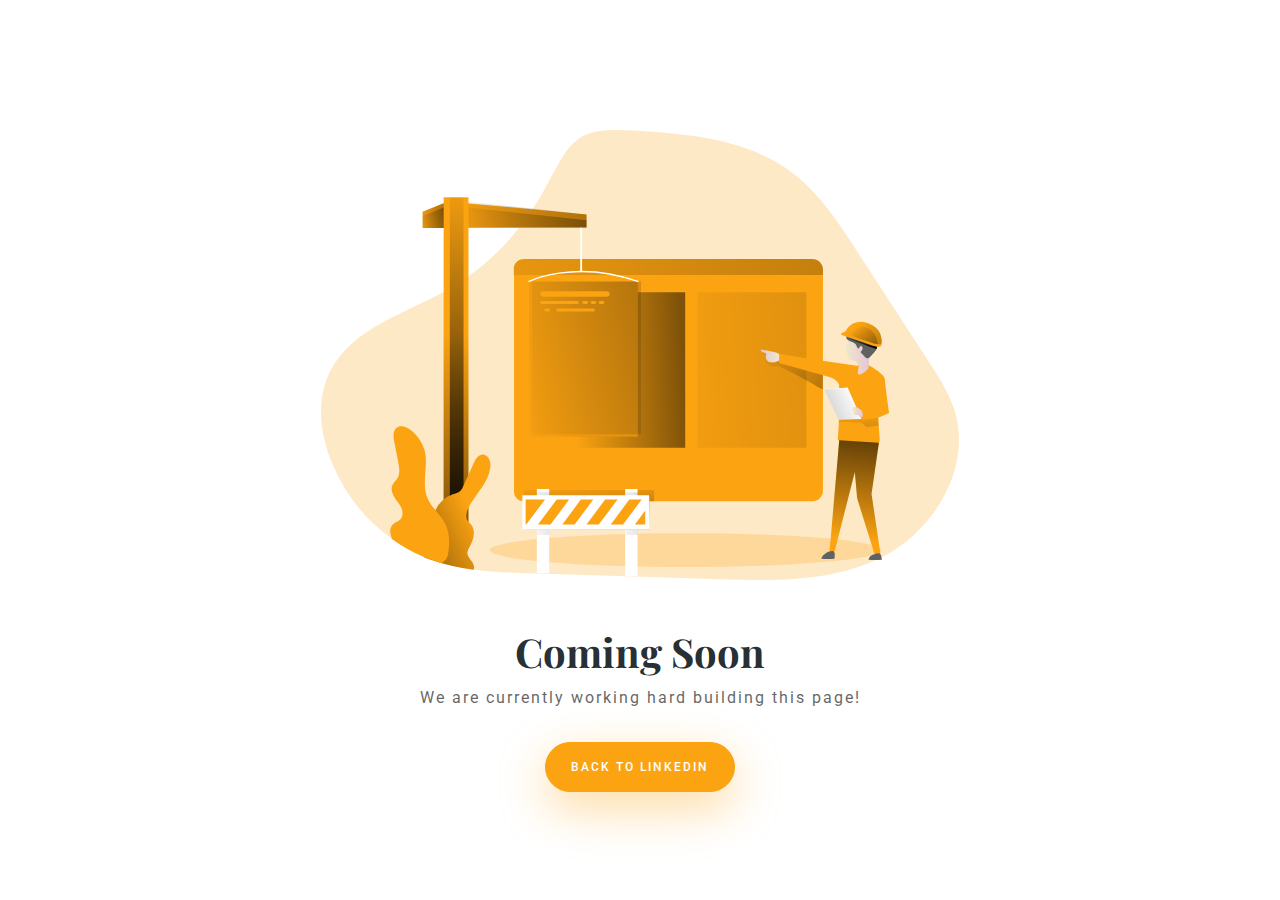
==== commit f33b33b0: "Update index.html" ====
--- a/index.html
+++ b/index.html
@@ -16,9 +16,9 @@
         <div class="text-center">
             <img src="./static/img/construction.svg" class="h-50">
             <h1>Coming Soon</h1>
-            <p>Hendrik and friends are currently working hard building this page!</p>
-            <a href="https://www.linkedin.com/in/hendrikdemir/" class="btn btn-primary mt-3">Back to LinkedIn</a>
+            <p>We are currently working hard building this page!</p>
+            <a href="https://www.linkedin.com/company/convert-digital-marketing" class="btn btn-primary mt-3">Back to LinkedIn</a>
         </div>
     </div>
 </body>
-</html>+</html>
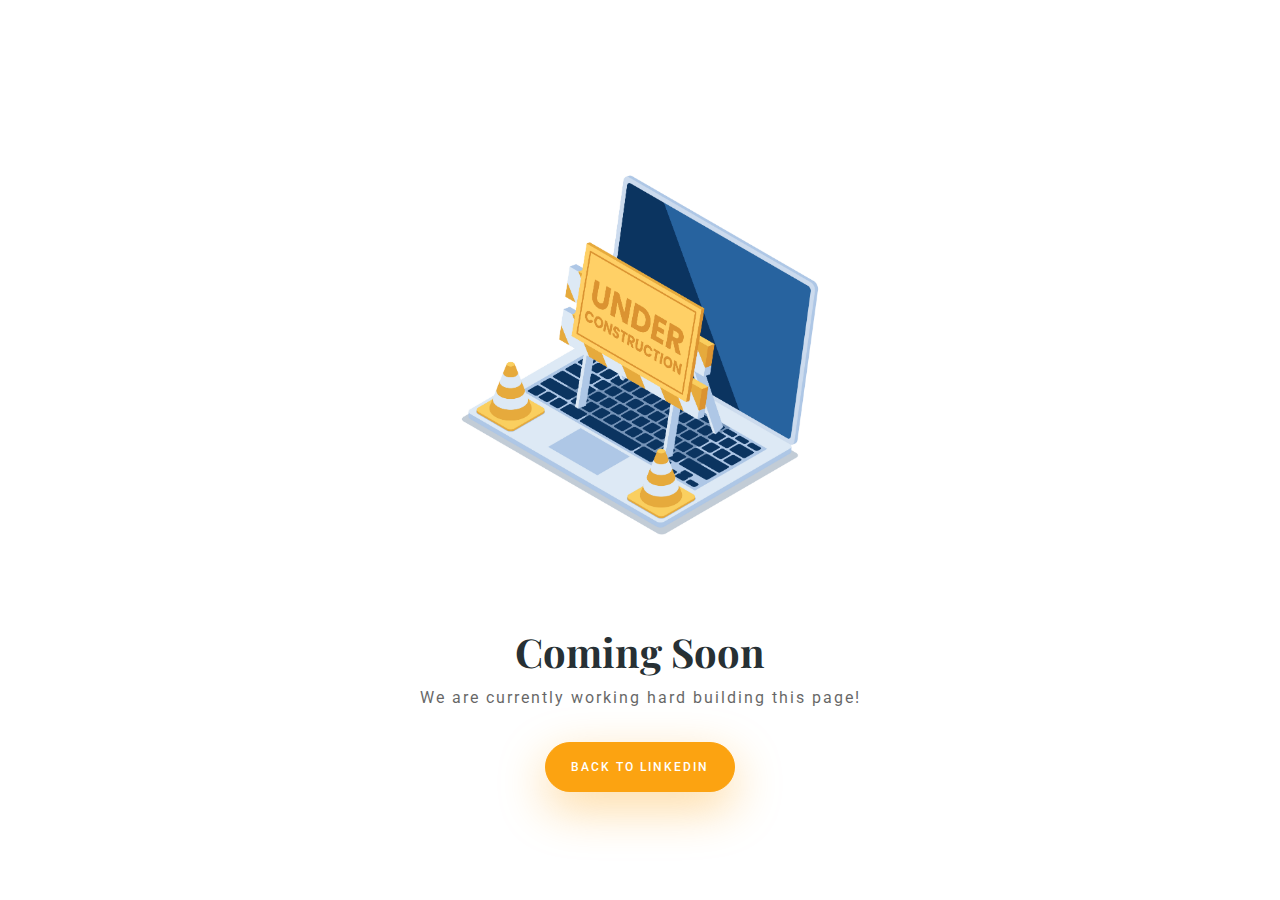
==== commit b7bb812b: "Update index.html" ====
--- a/index.html
+++ b/index.html
@@ -5,7 +5,7 @@
     <meta name="viewport" content="width=device-width, initial-scale=1.0">
     <meta property="og:title" content="Portfolio">
     <meta property="og:image" content="https://github.com/Directoire/under-construction-template/raw/master/demo.png">
-    <title>Home · Hendrik</title>
+    <title>Convert</title>
 
     <!-- Stylesheets -->
     <link rel="stylesheet" href="./static/vendor/bootstrap/css/bootstrap.css">
@@ -14,7 +14,7 @@
 <body>
     <div class="container vh-100">
         <div class="text-center">
-            <img src="./static/img/construction.svg" class="h-50">
+            <img src="./static/img/Isometric_Laptop_with_Under_Construction_Barrier_and_Traffic_Cones.jpg" class="h-50">
             <h1>Coming Soon</h1>
             <p>We are currently working hard building this page!</p>
             <a href="https://www.linkedin.com/company/convert-digital-marketing" class="btn btn-primary mt-3">Back to LinkedIn</a>
